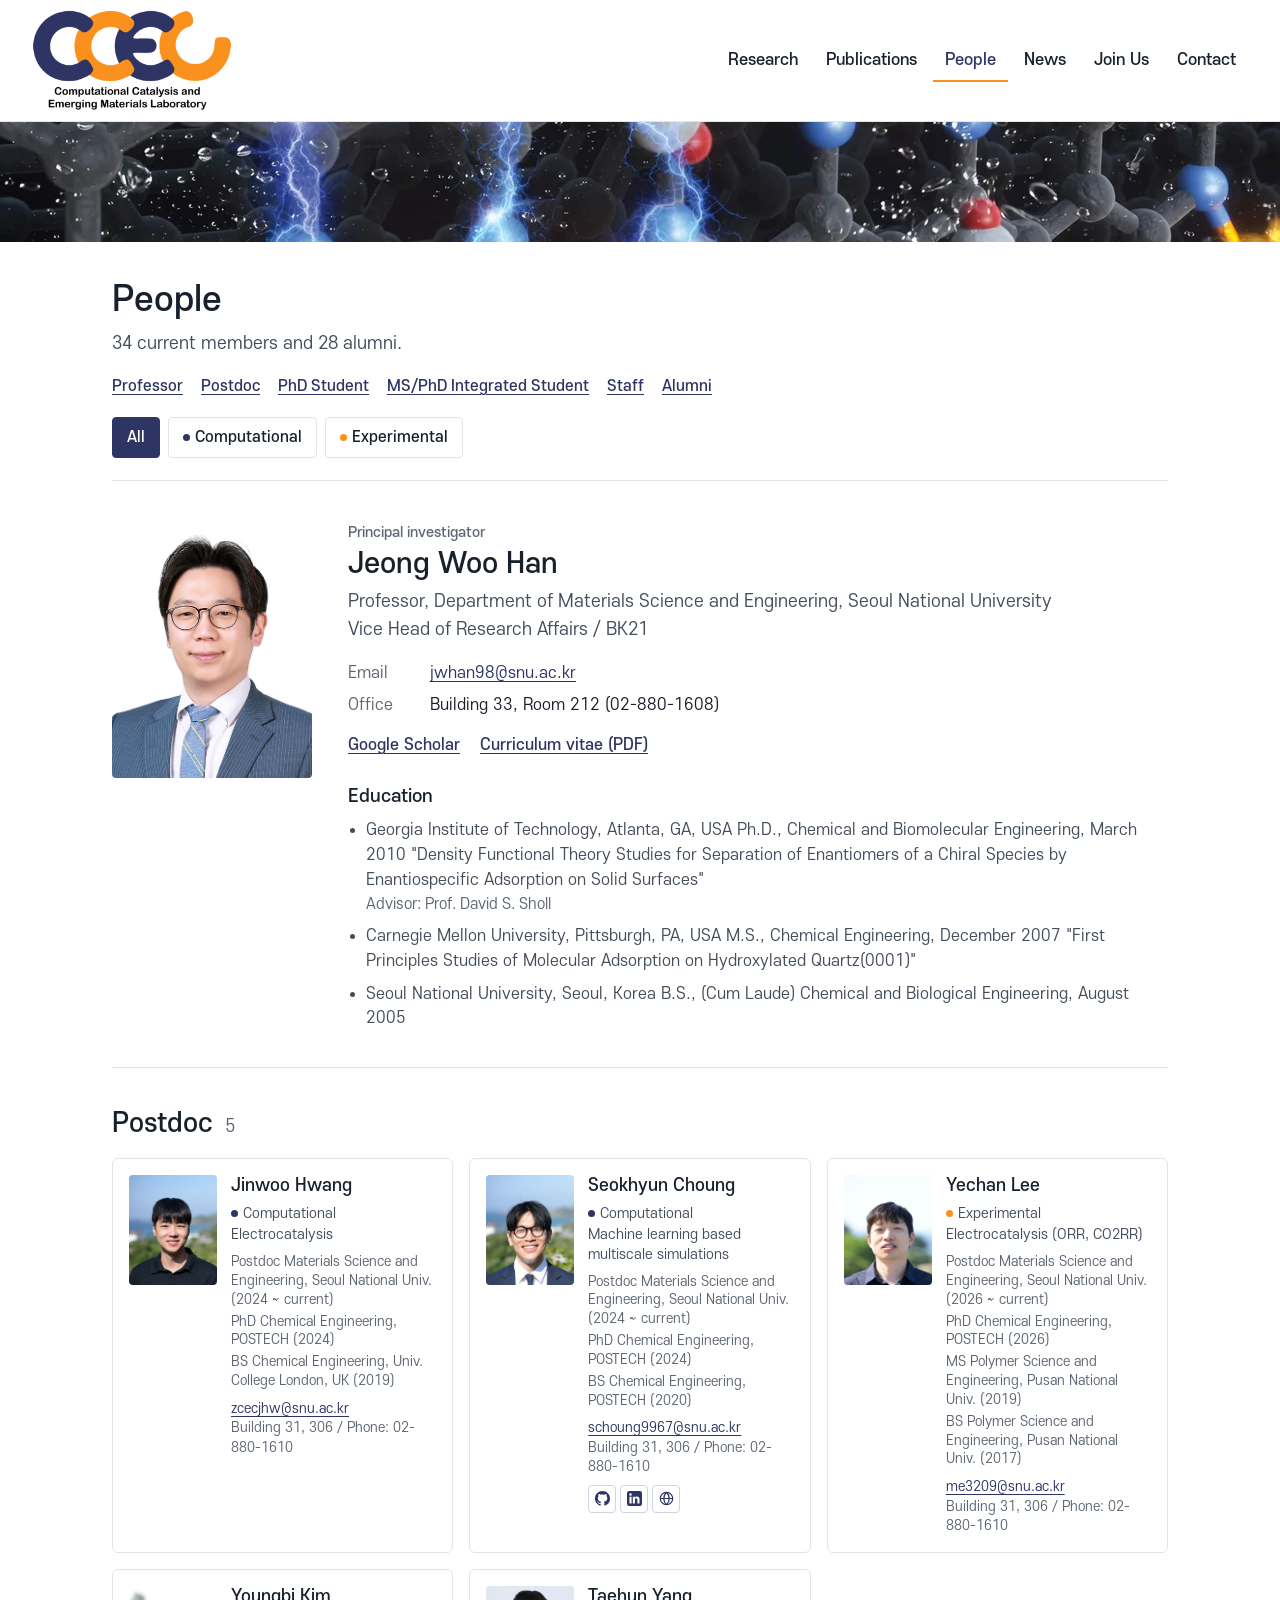
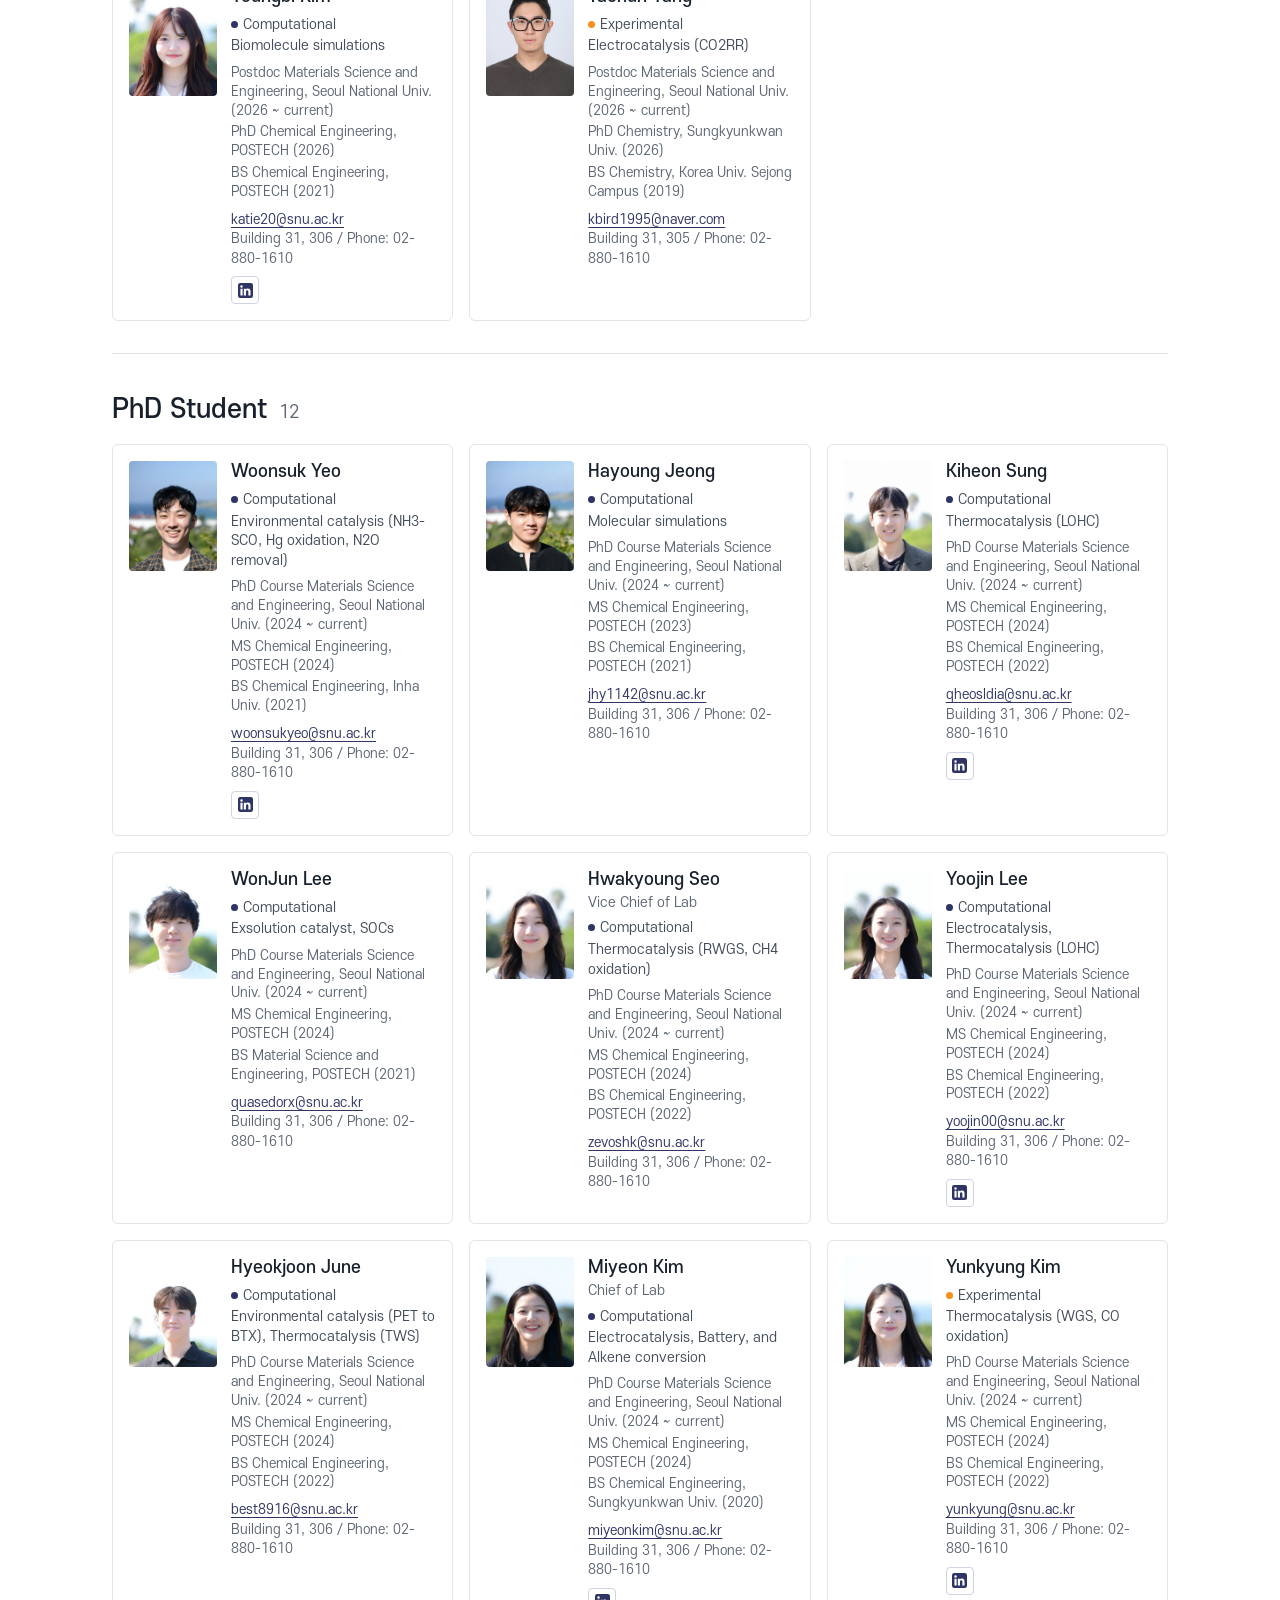
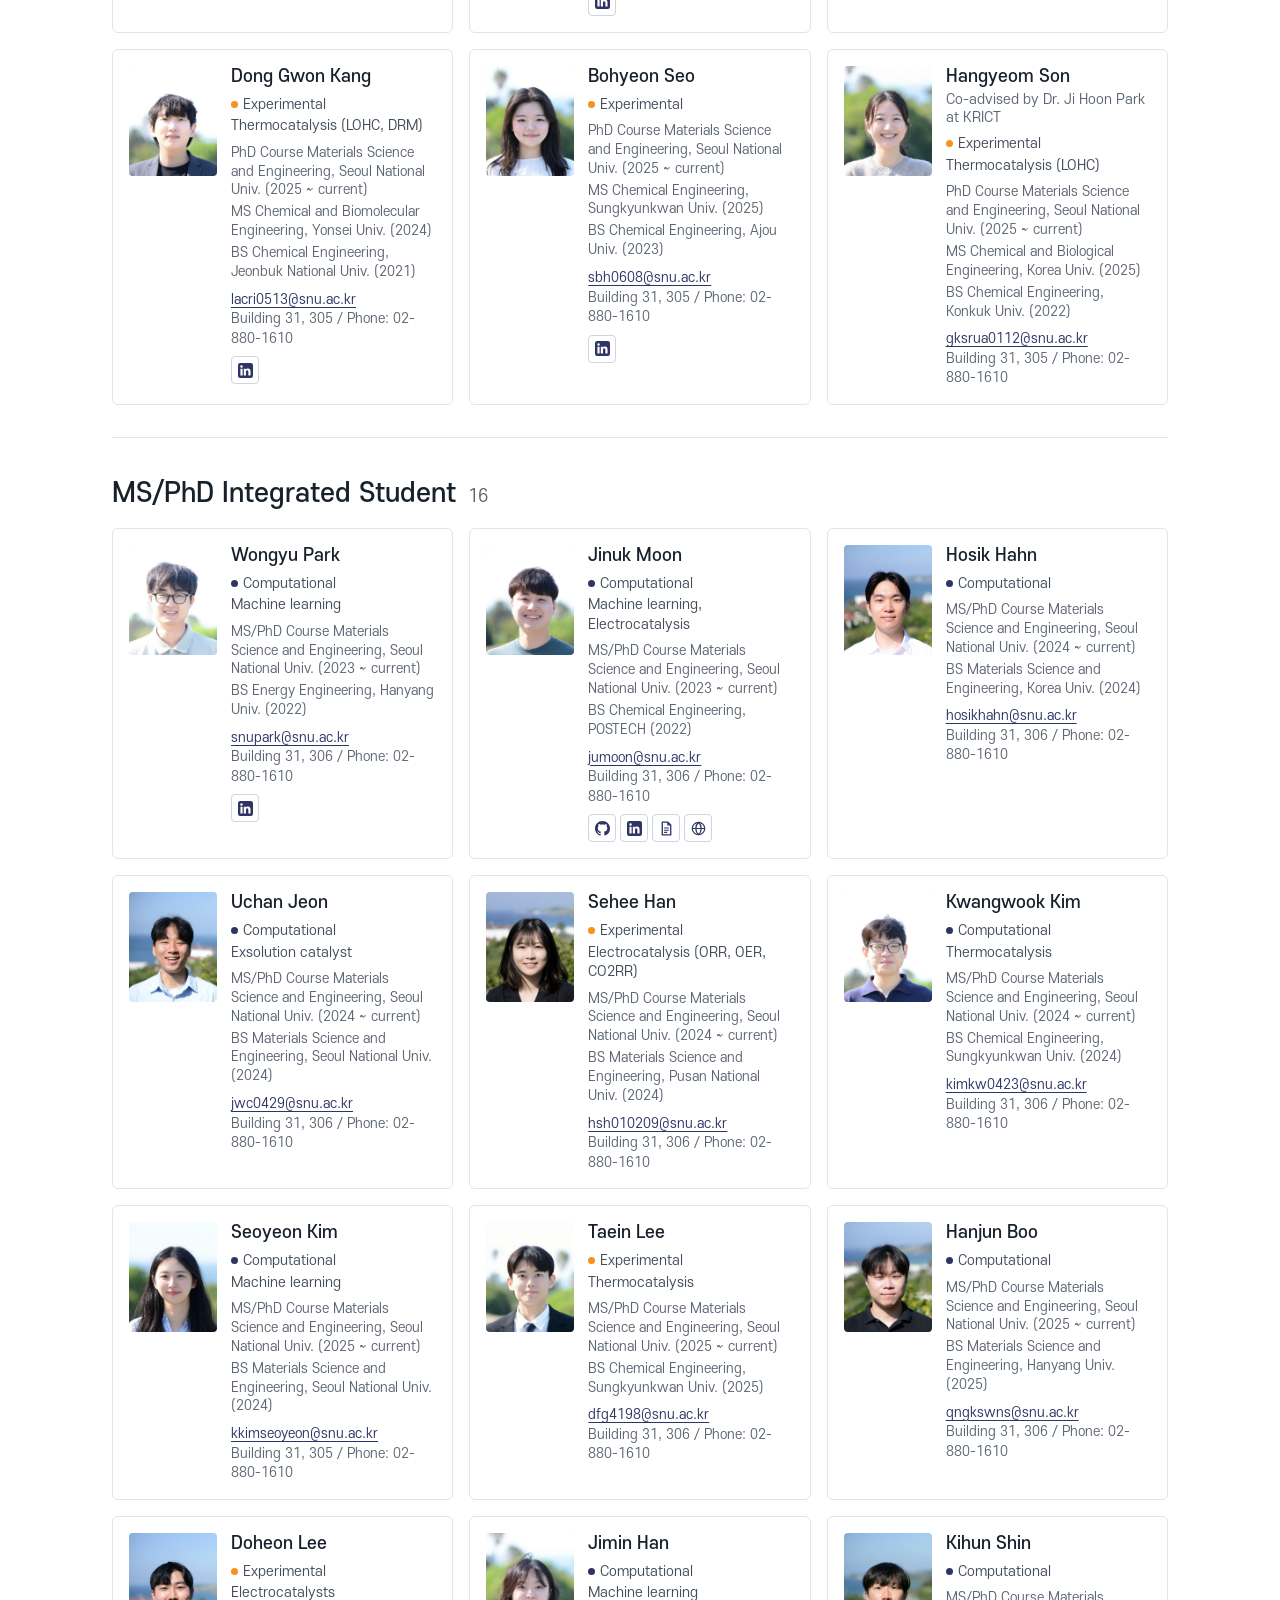
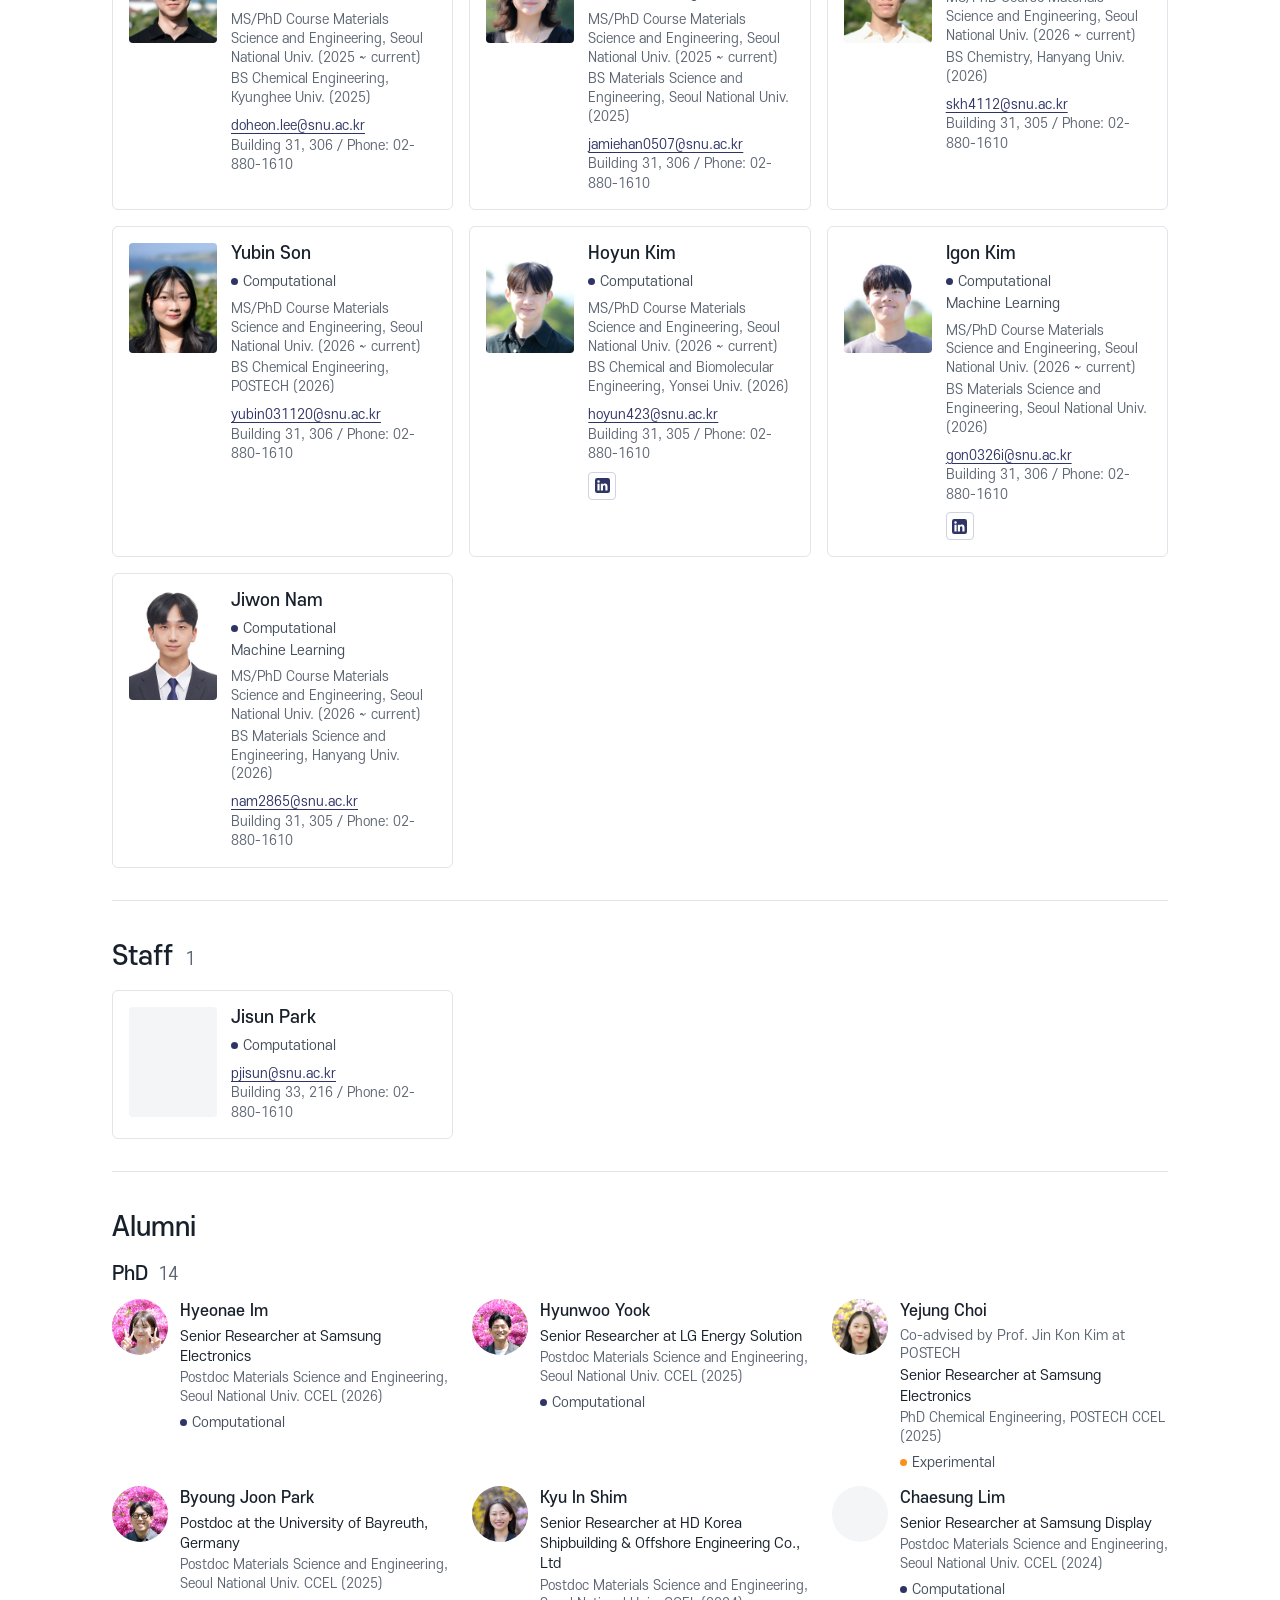
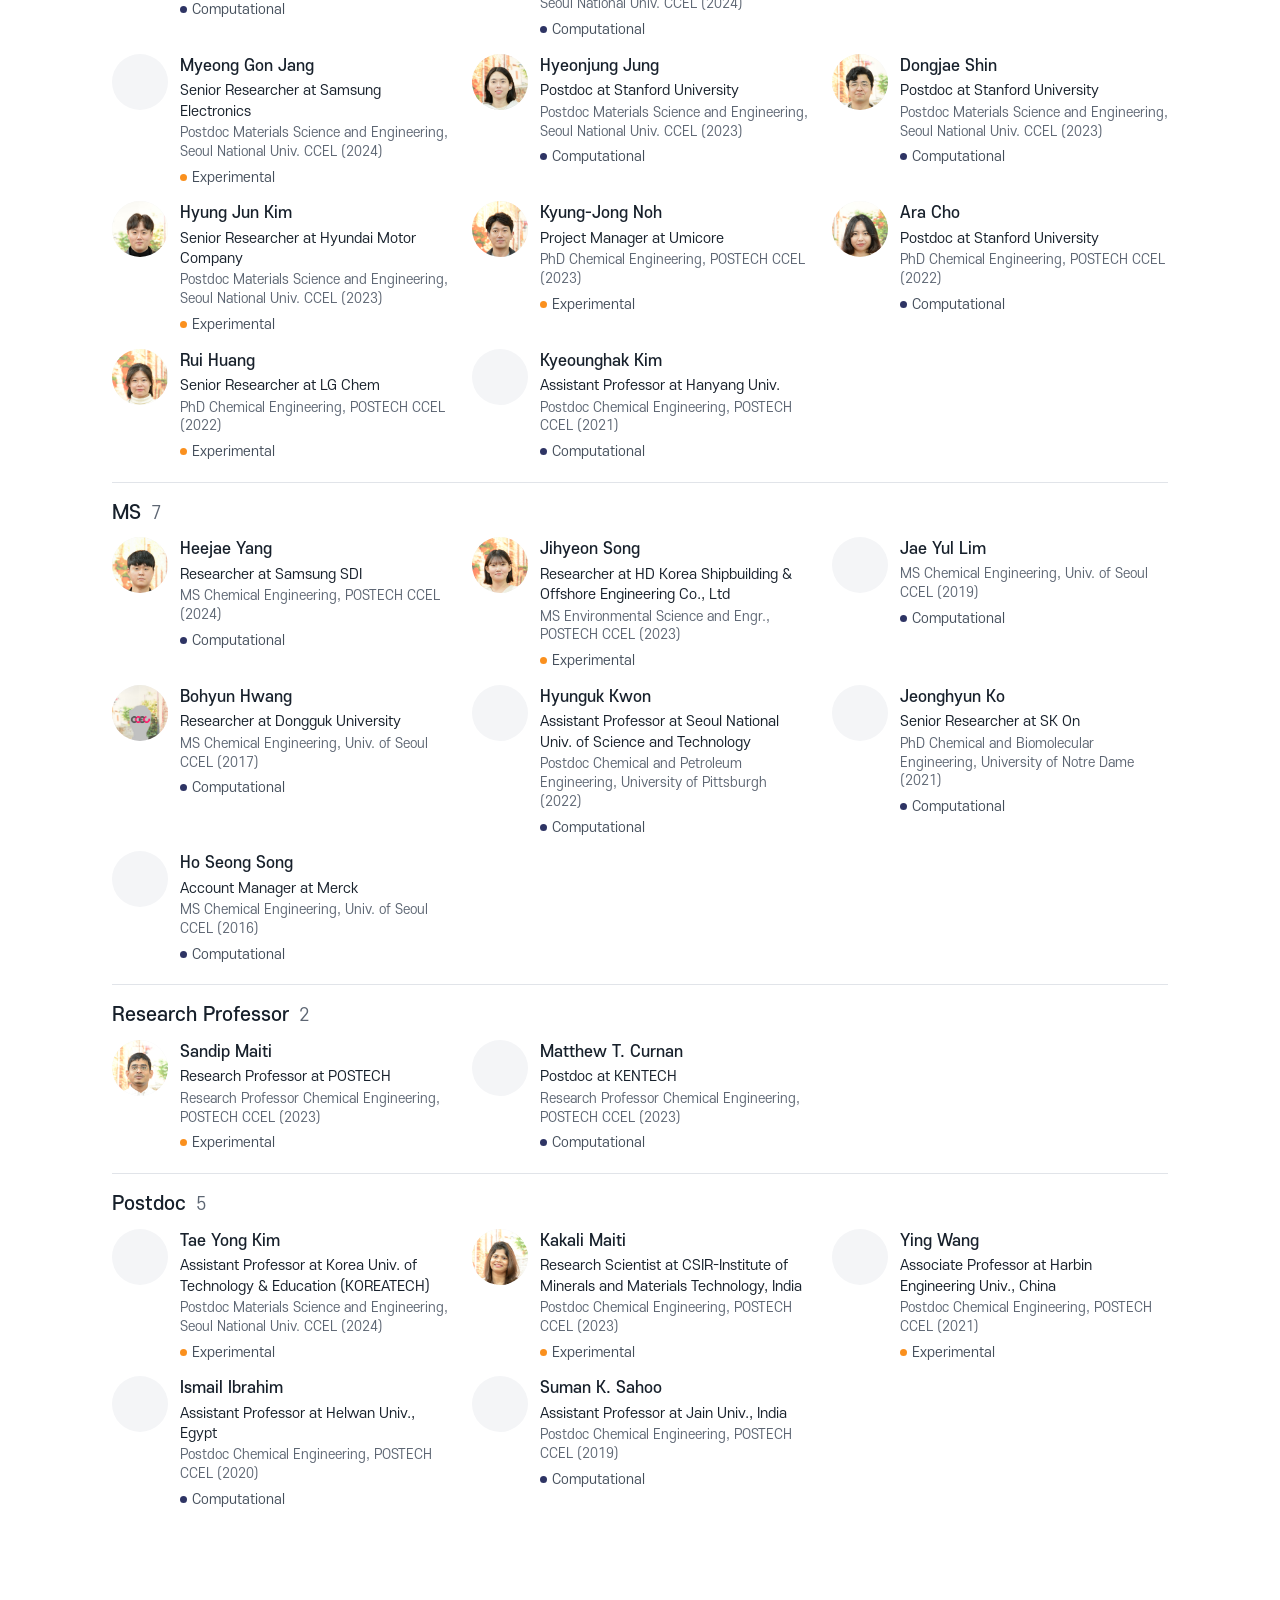
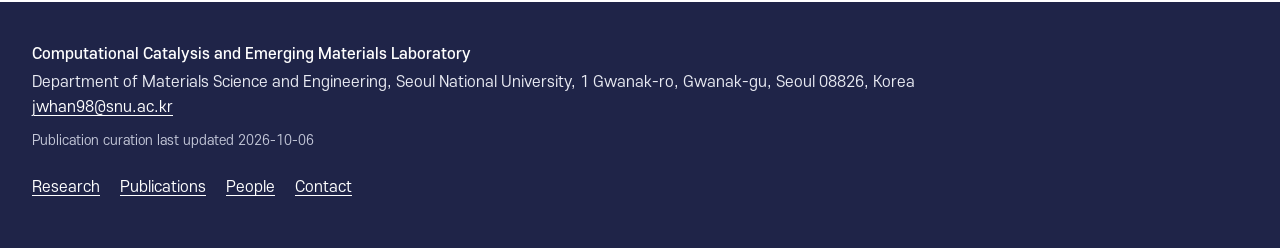
==== members.html @ 0968fece "CCEL homepage redesign preview: ccel-s4 Claude-Session: https://claude.ai/code/session_01SNpB6kkZCcR" ====
<!doctype html>
<html lang="en">
<head>
<meta name="robots" content="noindex, nofollow">
<meta charset="utf-8">
<meta name="viewport" content="width=device-width, initial-scale=1">
<title>People — CCEL, Seoul National University</title>
<link rel="stylesheet" href="_shared/brand/brand.css">
<link rel="stylesheet" href="css/site.css">
<link rel="stylesheet" href="css/pages.css">
<script src="_shared/content.js"></script>
</head>
<body class="page">
<a class="skip" href="#main">Skip to content</a>

<header class="site-head">
  <div class="head-in">
    <a class="brand" href="index.html" aria-label="CCEL home"><img class="ccel-logo" data-logo src="_shared/img/logo2.png" alt="CCEL"></a>
    <button class="menu-btn" type="button" aria-expanded="false" aria-controls="site-nav"><span class="bars" aria-hidden="true"></span><span class="menu-label">Menu</span></button>
    <nav id="site-nav" class="site-nav" aria-label="Main">
      <a href="index.html#research">Research</a>
      <a href="publications.html">Publications</a>
      <a href="members.html" aria-current="page">People</a>
      <a href="index.html#news">News</a>
      <a href="index.html#join">Join Us</a>
      <a href="index.html#contact">Contact</a>
    </nav>
  </div>
</header>

<main id="main">
  <div class="strip" aria-hidden="true"><img src="_shared/scroll/hero_poster.webp" alt=""></div>
  <div class="wrap">
    <header class="page-head">
      <h1>People</h1>
      <p class="lede" id="people-lede"></p>
      <nav class="subnav" aria-label="Groups" id="subnav"></nav>
      <div class="filter" role="group" aria-label="Show members by approach">
        <button type="button" data-type="" aria-pressed="true">All</button>
        <button type="button" data-type="computational" aria-pressed="false"><span class="type t-computational">Computational</span></button>
        <button type="button" data-type="experimental" aria-pressed="false"><span class="type t-experimental">Experimental</span></button>
      </div>
    </header>

    <section id="professor" class="pg-sec prof" aria-labelledby="h-prof"></section>
    <div id="groups"></div>
    <section id="alumni" class="pg-sec" aria-labelledby="h-alumni">
      <h2 id="h-alumni">Alumni</h2>
      <div id="alumni-groups"></div>
    </section>
  </div>
</main>

<footer class="site-foot">
  <div class="foot-in">
    <div id="foot-info"></div>
    <nav aria-label="Footer">
      <a href="index.html#research">Research</a>
      <a href="publications.html">Publications</a>
      <a href="members.html">People</a>
      <a href="index.html#contact">Contact</a>
    </nav>
  </div>
</footer>

<script src="js/common.js"></script>
<script src="js/members.js"></script>
</body>
</html>
---- _shared/brand/brand.css ----
/* CCEL brand layer: shared by every candidate and the final site.
   Font = S-CoreDream (에스코어 드림), the typeface the current ccel.snu.ac.kr already uses (class ks4 etc.).
   Self-hosted so the IIS site has no CDN dependency. Logo = ../img/logo2.png (data: CCEL.lab.logo), used as-is. */
@font-face { font-family: 'S-CoreDream'; font-weight: 300; font-style: normal; font-display: swap;
  src: url('fonts/S-CoreDream-3Light.woff') format('woff'); }
@font-face { font-family: 'S-CoreDream'; font-weight: 400; font-style: normal; font-display: swap;
  src: url('fonts/S-CoreDream-4Regular.woff') format('woff'); }
@font-face { font-family: 'S-CoreDream'; font-weight: 500; font-style: normal; font-display: swap;
  src: url('fonts/S-CoreDream-5Medium.woff') format('woff'); }
@font-face { font-family: 'S-CoreDream'; font-weight: 700; font-style: normal; font-display: swap;
  src: url('fonts/S-CoreDream-6Bold.woff') format('woff'); }
:root { --ccel-font: 'S-CoreDream', 'Noto Sans KR', 'Apple SD Gothic Neo', 'Malgun Gothic', sans-serif; }

/* Official logo, unaltered. Put it on .ccel-logo-plate when the header background is dark. */
.ccel-logo { display: block; height: auto; width: 200px; max-width: 100%; }
.ccel-logo-plate { display: inline-block; background: #fff; border-radius: 6px; padding: 6px 10px; line-height: 0; }
@media (max-width: 768px) { .ccel-logo { width: 160px; } }
---- css/site.css ----
/* S4 Split screen — calm lab tone. One family (S-CoreDream via brand.css), white reading column,
   logo navy for links and accents, logo orange only for non-text marks. */
:root {
  --ink: #17202b;
  --ink-2: #444e5b;
  --ink-3: #5d6673;
  --rule: #e1e4e9;
  --wash: #f4f5f7;
  --navy: #2e3464;
  --navy-2: #1f2448;
  --orange: #fa901e;
  --stage-bg: #0c0f15;
  --hdr: 122px;      /* header with the 200px logo */
  --hdr-c: 88px;     /* compact header once scrolled (logo stays, 150px) */
  --col-pad: clamp(28px, 4vw, 64px);
}
*, *::before, *::after { box-sizing: border-box; }
html { -webkit-text-size-adjust: 100%; }
@media (prefers-reduced-motion: no-preference) { html { scroll-behavior: smooth; } }
body {
  margin: 0; padding-top: var(--hdr);
  font-family: var(--ccel-font); font-size: 17px; line-height: 1.65; color: var(--ink); background: #fff;
  font-weight: 400;
}
button, input, select, textarea { font: inherit; color: inherit; }
img { max-width: 100%; }
a { color: var(--navy); text-decoration-thickness: 1px; text-underline-offset: 3px; }
a:hover { color: var(--navy-2); }
:focus-visible { outline: 2px solid var(--navy); outline-offset: 2px; border-radius: 2px; }
h1, h2, h3, h4 { font-weight: 500; line-height: 1.3; margin: 0; color: var(--ink); }
p { margin: 0; }
sub, sup { line-height: 0; font-size: 0.72em; }
.sr { position: absolute; width: 1px; height: 1px; overflow: hidden; clip: rect(0 0 0 0); white-space: nowrap; }
.skip { position: absolute; left: 12px; top: -60px; z-index: 100; background: #fff; padding: 8px 12px; border: 1px solid var(--rule); }
.skip:focus { top: 12px; }
.label { font-size: 14px; color: var(--ink-3); font-weight: 500; }

/* ---------- header (logo always visible, also when compact) ---------- */
.site-head {
  position: fixed; inset: 0 0 auto 0; z-index: 50; height: var(--hdr);
  background: #fff; border-bottom: 1px solid var(--rule);
  transition: height .2s ease;
}
.site-head.is-compact { height: var(--hdr-c); }
.head-in { height: 100%; display: flex; align-items: center; justify-content: space-between; gap: 24px; padding: 0 32px; }
.brand { display: block; line-height: 0; }
.site-head .ccel-logo { width: 200px; transition: width .2s ease; }
.site-head.is-compact .ccel-logo { width: 150px; }
.site-nav { display: flex; gap: 4px; }
.site-nav a {
  color: var(--ink); text-decoration: none; font-size: 16px; font-weight: 500; padding: 8px 12px; border-radius: 4px;
}
.site-nav a:hover { background: var(--wash); color: var(--navy); }
.site-nav a[aria-current="page"] { color: var(--navy); box-shadow: inset 0 -2px 0 var(--orange); border-radius: 0; }
.menu-btn { display: none; }
@media (prefers-reduced-motion: reduce) { .site-head, .site-head .ccel-logo { transition: none; } }

/* ---------- split layout (desktop) ---------- */
.split { display: grid; grid-template-columns: minmax(0, 1fr) minmax(0, 1fr); }
.stage-col { background: var(--stage-bg); min-width: 0; }
.stage {
  position: sticky; top: var(--hdr-c); height: calc(100vh - var(--hdr-c));
  background: var(--stage-bg); overflow: hidden;
}
.stage-poster, .stage canvas {
  position: absolute; inset: 0; width: 100%; height: 100%; display: block;
}
.stage-poster { object-fit: cover; object-position: 50% 50%; }
.stage canvas { opacity: 0; }
.stage canvas.on { opacity: 1; }
.stage-cap {
  position: absolute; left: 24px; bottom: 24px; z-index: 2;
  display: grid; grid-template-columns: auto auto; column-gap: 14px; align-items: baseline;
  background: #fff; color: var(--ink); padding: 10px 16px 12px; border-radius: 4px; min-width: 240px;
  font-size: 15px; line-height: 1.4; box-shadow: 0 1px 2px rgba(0,0,0,.25);
}
.cap-num { color: var(--ink-3); font-variant-numeric: tabular-nums; font-size: 14px; }
.cap-name { font-weight: 500; }
.cap-bar { grid-column: 1 / -1; height: 2px; background: var(--rule); margin-top: 8px; overflow: hidden; }
.cap-bar i { display: block; height: 100%; background: var(--orange); transform-origin: 0 50%; transform: scaleX(0); }

.col { padding: 0 var(--col-pad) 40px; min-width: 0; }
.col > section { max-width: 660px; }
section[id], article[id] { scroll-margin-top: calc(var(--hdr-c) + 20px); }
/* skip link target: keep the page title clear of the fixed header */
#main { scroll-margin-top: calc(var(--hdr-c) + 20px); }

/* ---------- overview ---------- */
.intro { padding: 44px 0 40px; }
.eyebrow { font-size: 15px; color: var(--ink-3); margin-bottom: 14px; }
.intro h1 { font-size: clamp(28px, 2.35vw, 36px); line-height: 1.24; letter-spacing: -0.005em; }
.identity { margin-top: 16px; font-size: 20px; line-height: 1.5; color: var(--navy); font-weight: 500; }
.tagline { margin-top: 12px; color: var(--ink-2); }
.facts { display: grid; grid-template-columns: repeat(4, minmax(0, 1fr)); gap: 0; margin: 28px 0 0; border-top: 1px solid var(--rule); border-bottom: 1px solid var(--rule); }
.facts > div { display: flex; flex-direction: column; padding: 12px 12px 12px 0; }
.facts dd { order: -1; }
.facts > div + div { padding-left: 14px; border-left: 1px solid var(--rule); }
.facts dt { font-size: 13px; line-height: 1.35; color: var(--ink-3); }
.facts dd { margin: 0; font-size: 26px; font-weight: 500; line-height: 1.2; font-variant-numeric: tabular-nums; color: var(--ink); }
.area-index { margin-top: 26px; }
.area-index ol { list-style: none; margin: 8px 0 0; padding: 0; }
.area-index li + li { border-top: 1px solid var(--rule); }
.area-index a { display: grid; grid-template-columns: 40px 1fr auto; align-items: baseline; gap: 10px; padding: 10px 0; text-decoration: none; color: var(--ink); font-size: 16.5px; line-height: 1.45; }
.area-index a::after { content: "\2193"; color: var(--ink-3); font-size: 14px; }
.area-index a:hover .t { color: var(--navy); text-decoration: underline; }
.area-index .num { color: var(--navy); font-weight: 500; }
.noscript { margin-top: 20px; padding: 12px; background: var(--wash); }

/* ---------- sections ---------- */
.sec { padding: 52px 0 56px; border-top: 1px solid var(--rule); }
.sec > h2 { font-size: 27px; margin-bottom: 18px; }
.sec-lede { color: var(--ink-2); margin: -6px 0 22px; font-size: 16px; }
.prose p + p { margin-top: 14px; }
.prose { color: var(--ink-2); }
.loop { margin: 26px 0 8px; }
.loop img { display: block; width: 100%; aspect-ratio: 16 / 10; object-fit: contain; background: var(--wash); border-radius: 4px; }
.more { margin-top: 22px; display: flex; flex-wrap: wrap; gap: 8px 22px; font-size: 16px; font-weight: 500; }
.more a::after, .area-more a::after { content: " \2192"; }

/* research areas */
.area { padding: 30px 0 30px; }
.area + .area { border-top: 1px solid var(--rule); }
.area-head { display: grid; grid-template-columns: 168px minmax(0, 1fr); gap: 22px; align-items: start; }
.area-head img { width: 168px; height: 168px; object-fit: cover; border-radius: 4px; display: block; background: var(--wash); }
.area-num { font-size: 14px; color: var(--navy); font-weight: 500; margin-bottom: 4px; }
.area h3 { font-size: 21px; line-height: 1.35; }
.kw { margin-top: 10px; font-size: 14.5px; line-height: 1.6; color: var(--ink-3); }
.area-sum { margin-top: 16px; color: var(--ink-2); }
.area-papers { margin-top: 18px; padding: 14px 18px 4px; background: var(--wash); border-radius: 4px; }
.area-papers .cite { padding: 10px 0 12px; }
.area-papers .cite + .cite { border-top: 1px solid var(--rule); }
.area-papers .cite-title { font-size: 16px; }
.area-more { margin-top: 14px; font-size: 15.5px; font-weight: 500; }

/* citations */
.cite-list .cite { padding: 18px 0; }
.cite-list .cite + .cite { border-top: 1px solid var(--rule); }
.cite { display: flex; gap: 18px; align-items: flex-start; }
.cite.has-cover { flex-direction: row-reverse; justify-content: space-between; }
.cite-body { min-width: 0; flex: 1; }
.cover { flex: none; line-height: 0; }
.cover img { width: 72px; height: 96px; object-fit: cover; object-position: 50% 0; border: 1px solid var(--rule); display: block; background: var(--wash); }
.cite-meta { display: flex; flex-wrap: wrap; align-items: baseline; gap: 4px 10px; font-size: 13.5px; margin-bottom: 6px; color: var(--ink-3); }
.area-tag { color: var(--navy); font-weight: 500; padding: 1px 7px; border: 1px solid #c9cde0; border-radius: 3px; font-size: 13px; }
.cite-title { font-size: 17px; line-height: 1.45; font-weight: 500; }
.cite-title a { color: var(--ink); text-decoration: none; }
.cite-title a:hover { color: var(--navy); text-decoration: underline; }
.cite-title .no { color: var(--ink-3); font-weight: 400; font-size: 14px; margin-right: 8px; font-variant-numeric: tabular-nums; }
.cite-authors { margin-top: 5px; font-size: 14.5px; line-height: 1.55; color: var(--ink-2); }
.cite-authors b { color: var(--ink); font-weight: 700; }
.cite-src { margin-top: 4px; font-size: 14.5px; line-height: 1.55; color: var(--ink-2); overflow-wrap: anywhere; }
.cite-src .jn { font-weight: 500; color: var(--ink); }
.cite-src .if { color: var(--ink); white-space: nowrap; }
.prov-mark { margin-left: 5px; font-size: 12px; color: var(--ink-3); border-bottom: 1px dotted var(--ink-3); }
.cite-src .doi { color: var(--navy); }
.cite-src .status { color: #8a4b00; font-weight: 500; }
.cite-note { margin-top: 6px; font-size: 13.5px; color: var(--navy); }
.cite-note::before { content: ""; display: inline-block; width: 6px; height: 6px; background: var(--orange); border-radius: 50%; margin: 0 8px 1px 0; vertical-align: middle; }
.rules { margin-top: 22px; font-size: 14px; color: var(--ink-3); }
.rules summary { cursor: pointer; color: var(--navy); font-weight: 500; }
.rules p { margin-top: 8px; line-height: 1.6; }

/* people */
.pi { display: grid; grid-template-columns: 120px minmax(0, 1fr); gap: 22px; align-items: start; padding-bottom: 26px; }
.pi img { width: 120px; height: 154px; object-fit: cover; border-radius: 4px; display: block; background: var(--wash); }
.pi h3 { font-size: 21px; margin-top: 2px; }
.pi-title, .pi-role { font-size: 15px; color: var(--ink-2); margin-top: 4px; line-height: 1.5; }
.pi-mail { font-size: 15px; margin-top: 6px; }
.pi .icons { margin-top: 8px; }
.icons { display: inline-flex; gap: 4px; flex-wrap: wrap; vertical-align: middle; }
.ico { display: inline-flex; width: 28px; height: 28px; align-items: center; justify-content: center; border-radius: 4px; color: var(--navy); border: 1px solid #cfd3e3; }
.ico svg { width: 15px; height: 15px; }
.ico:hover { background: var(--navy); color: #fff; border-color: var(--navy); }
.roster-group { padding: 18px 0 6px; border-top: 1px solid var(--rule); }
.roster-group h3 { font-size: 17px; }
.count { color: var(--ink-3); font-weight: 400; font-size: 15px; margin-left: 4px; }
.roster { list-style: none; margin: 10px 0 0; padding: 0; display: grid; grid-template-columns: repeat(2, minmax(0, 1fr)); gap: 4px 20px; align-items: start; }
.roster li { display: grid; grid-template-columns: 44px minmax(0, 1fr); gap: 12px; align-items: start; padding: 6px 0; }
.roster img, .roster .ph { width: 44px; height: 44px; border-radius: 50%; object-fit: cover; object-position: 50% 20%; display: block; background: var(--wash); }
.who { display: flex; flex-direction: column; min-width: 0; }
.nm { font-size: 15.5px; font-weight: 500; line-height: 1.35; }
.sub { font-size: 13px; color: var(--ink-3); line-height: 1.45; display: flex; flex-direction: column; }
.who .icons { margin-top: 4px; }
.who .ico { width: 24px; height: 24px; }
.who .ico svg { width: 13px; height: 13px; }
.type::before { content: ""; display: inline-block; width: 7px; height: 7px; border-radius: 50%; margin-right: 5px; vertical-align: 1px; }
.t-computational::before { background: var(--navy); }
.t-experimental::before { background: var(--orange); }

/* news, join, contact */
.news { list-style: none; margin: 0; padding: 0; }
.news li { padding: 12px 0 12px 20px; position: relative; border-bottom: 1px solid var(--rule); }
.news li::before { content: ""; position: absolute; left: 2px; top: 23px; width: 6px; height: 6px; background: var(--navy); border-radius: 50%; }
.news time { display: block; font-size: 13px; color: var(--ink-3); }
details.ko { margin-top: 12px; border: 1px solid var(--rule); border-radius: 4px; padding: 0 16px; }
details.ko summary { cursor: pointer; padding: 12px 0; font-weight: 500; color: var(--navy); }
details.ko p { padding: 0 0 16px; color: var(--ink-2); line-height: 1.75; word-break: keep-all; }
.contact { margin: 0; display: grid; grid-template-columns: 1fr; }
.contact > div { display: grid; grid-template-columns: 150px minmax(0, 1fr); gap: 16px; padding: 10px 0; border-bottom: 1px solid var(--rule); }
.contact dt { color: var(--ink-3); font-size: 15px; }
.contact dd { margin: 0; }
.group { margin: 26px 0 0; }
.group img { display: block; width: 100%; aspect-ratio: 3 / 2; object-fit: cover; border-radius: 4px; background: var(--wash); }
.group figcaption { font-size: 13.5px; color: var(--ink-3); margin-top: 8px; }

/* footer */
.site-foot { background: var(--navy-2); color: #e9ebf3; }
.foot-in { padding: 40px 32px 48px; display: flex; flex-wrap: wrap; justify-content: space-between; gap: 24px 48px; font-size: 15px; }
.site-foot a { color: #fff; }
.site-foot nav { display: flex; flex-wrap: wrap; gap: 8px 20px; align-content: flex-start; }
.foot-name { font-weight: 500; color: #fff; margin-bottom: 4px; }
.foot-small { margin-top: 10px; font-size: 13px; color: #c3c7d8; }

/* ---------- inner pages (members, publications) ---------- */
.strip { height: 120px; background: var(--stage-bg); overflow: hidden; }
.strip img { width: 100%; height: 100%; object-fit: cover; object-position: 50% 58%; display: block; }
.wrap { max-width: 1120px; margin: 0 auto; padding: 0 32px 64px; }
.page-head { padding: 36px 0 22px; border-bottom: 1px solid var(--rule); }
.page-head h1 { font-size: 34px; }
.page-head .lede { margin-top: 8px; color: var(--ink-2); }
.subnav { display: flex; flex-wrap: wrap; gap: 6px 18px; margin-top: 16px; font-size: 15px; font-weight: 500; }

/* ---------- narrow: video band above stacked content ---------- */
@media (max-width: 1180px) and (min-width: 960px) {
  .split { grid-template-columns: minmax(0, 0.82fr) minmax(0, 1fr); }
  .site-nav a { padding: 8px 9px; font-size: 15px; }
}
@media (max-width: 959px) {
  :root { --hdr: 92px; --hdr-c: 92px; }
  body { font-size: 16.5px; }
  .site-head .ccel-logo, .site-head.is-compact .ccel-logo { width: 160px; }
  .head-in { padding: 0 16px; }
  .menu-btn {
    display: inline-flex; align-items: center; gap: 8px; height: 44px; padding: 0 14px; border: 1px solid var(--rule);
    background: #fff; border-radius: 4px; cursor: pointer; font-size: 15px; font-weight: 500;
  }
  .bars, .bars::before, .bars::after { display: block; width: 18px; height: 2px; background: var(--ink); position: relative; content: ""; }
  .bars::before { position: absolute; top: -6px; }
  .bars::after { position: absolute; top: 6px; }
  .site-nav {
    display: none; position: absolute; left: 0; right: 0; top: 100%; flex-direction: column; gap: 0;
    background: #fff; border-bottom: 1px solid var(--rule); box-shadow: 0 8px 16px rgba(0,0,0,.08); padding: 6px 0 10px;
  }
  .menu-open .site-nav { display: flex; }
  .site-nav a { padding: 12px 20px; border-radius: 0; font-size: 17px; }
  .split { display: block; }
  .stage-col { background: none; }
  .stage { position: relative; top: auto; height: auto; aspect-ratio: 16 / 9; max-height: 46vh; width: 100%; }
  .stage-cap { display: none; }
  .col { padding: 0 20px 24px; }
  .intro { padding-top: 28px; }
  .intro h1 { font-size: clamp(25px, 6.6vw, 32px); }
  .identity { font-size: 18px; }
  .facts { grid-template-columns: repeat(2, minmax(0, 1fr)); }
  .facts > div:nth-child(3) { padding-left: 0; border-left: 0; }
  .facts > div:nth-child(n+3) { border-top: 1px solid var(--rule); }
  .facts dd { font-size: 23px; }
  .sec { padding: 40px 0 44px; }
  .sec > h2 { font-size: 24px; }
  .area-head { grid-template-columns: 104px minmax(0, 1fr); gap: 16px; }
  .area-head img { width: 104px; height: 104px; }
  .area h3 { font-size: 18.5px; }
  .roster { grid-template-columns: 1fr; }
  .pi { grid-template-columns: 96px minmax(0, 1fr); gap: 16px; }
  .pi img { width: 96px; height: 123px; }
  .contact > div { grid-template-columns: 1fr; gap: 2px; }
  .cover img { width: 60px; height: 80px; }
  .cite.has-cover { gap: 12px; }
  .strip { height: 84px; }
  .wrap { padding: 0 20px 48px; }
  .page-head h1 { font-size: 28px; }
  .foot-in { padding: 32px 20px 40px; }
}
@media (max-width: 420px) {
  .area-head { grid-template-columns: 84px minmax(0, 1fr); }
  .area-head img { width: 84px; height: 84px; }
}
---- css/pages.css ----
/* S4 Split screen — members.html and publications.html (no stage; same type, colours and citation style) */
.pg-sec { padding: 40px 0 8px; scroll-margin-top: calc(var(--hdr-c) + 16px); }
.pg-sec > h2, .panel > h2 { font-size: 26px; margin-bottom: 16px; }
.h2-gap { margin-top: 48px; }
.panel-lede { color: var(--ink-2); margin: -6px 0 18px; font-size: 16px; }

/* filter buttons + tabs */
.filter { display: flex; flex-wrap: wrap; gap: 8px; margin-top: 18px; }
.filter button, .tabs a {
  border: 1px solid var(--rule); background: #fff; border-radius: 4px; padding: 7px 14px; cursor: pointer;
  font-size: 15px; font-weight: 500; color: var(--ink); text-decoration: none;
}
.filter button[aria-pressed="true"], .tabs a[aria-selected="true"] { border-color: var(--navy); background: var(--navy); color: #fff; }
.filter button[aria-pressed="true"] .type::before { box-shadow: 0 0 0 1.5px #fff; }
.tabs { display: flex; flex-wrap: wrap; gap: 8px; margin-top: 20px; }

/* professor */
.prof { display: grid; grid-template-columns: 200px minmax(0, 1fr); gap: 36px; align-items: start; border-bottom: 1px solid var(--rule); padding-bottom: 36px; }
.prof-photo { width: 200px; height: 257px; object-fit: cover; border-radius: 4px; display: block; }
.prof-body h2 { font-size: 28px; margin: 2px 0 6px; }
.prof-title, .prof-role { color: var(--ink-2); }
.prof-contact { margin: 14px 0 0; }
.prof-contact > div { display: grid; grid-template-columns: 70px minmax(0, 1fr); gap: 12px; padding: 3px 0; font-size: 15.5px; }
.prof-contact dt { color: var(--ink-3); }
.prof-contact dd { margin: 0; }
.prof-links { display: flex; flex-wrap: wrap; gap: 6px 20px; margin-top: 12px; font-weight: 500; font-size: 15.5px; }
.prof-body h3 { font-size: 18px; margin-top: 26px; }
.edu { margin: 10px 0 0; padding-left: 18px; color: var(--ink-2); font-size: 15.5px; line-height: 1.6; }
.edu li + li { margin-top: 8px; }
.edu .adv { display: block; color: var(--ink-3); font-size: 14.5px; }

/* member cards */
.grp { border-bottom: 1px solid var(--rule); padding-bottom: 32px; }
.grp h2 .count, .alum-grp h3 .count { font-size: 17px; }
.cards { list-style: none; margin: 0; padding: 0; display: grid; grid-template-columns: repeat(3, minmax(0, 1fr)); gap: 16px; }
.card { display: grid; grid-template-columns: 88px minmax(0, 1fr); gap: 14px; align-items: start; padding: 16px; border: 1px solid var(--rule); border-radius: 6px; }
.card-photo { width: 88px; height: 110px; object-fit: cover; object-position: 50% 20%; border-radius: 4px; display: block; background: var(--wash); }
.card h3 { font-size: 17px; line-height: 1.35; }
.note { font-size: 13.5px; color: var(--ink-3); line-height: 1.4; margin-top: 2px; }
.card .meta, .alum .meta { font-size: 13.5px; color: var(--ink-2); margin-top: 6px; display: flex; flex-direction: column; gap: 2px; line-height: 1.45; }
.deg { list-style: none; margin: 8px 0 0; padding: 0; font-size: 13px; line-height: 1.45; color: var(--ink-3); }
.deg li + li { margin-top: 3px; }
.reach { margin-top: 8px; font-size: 13px; line-height: 1.5; display: flex; flex-direction: column; color: var(--ink-3); overflow-wrap: anywhere; }
.card .icons, .alum .icons { margin-top: 8px; }

/* alumni */
.alum-grp { padding: 18px 0 20px; border-top: 1px solid var(--rule); }
.alum-grp:first-child { border-top: 0; padding-top: 0; }
.alum-grp h3 { font-size: 19px; margin-bottom: 12px; }
.alums { list-style: none; margin: 0; padding: 0; display: grid; grid-template-columns: repeat(3, minmax(0, 1fr)); gap: 14px 24px; }
.alum { display: grid; grid-template-columns: 56px minmax(0, 1fr); gap: 12px; align-items: start; }
.alum-photo { width: 56px; height: 56px; border-radius: 50%; object-fit: cover; object-position: 50% 20%; display: block; background: var(--wash); }
.alum-name { font-weight: 500; font-size: 15.5px; }
.now { font-size: 14px; color: var(--ink); line-height: 1.45; margin-top: 2px; }
.deg1 { font-size: 13px; color: var(--ink-3); line-height: 1.45; margin-top: 2px; }

/* publications list */
.controls { display: grid; grid-template-columns: minmax(0, 2.2fr) repeat(3, minmax(0, 1fr)) auto; gap: 12px 14px; align-items: end; padding: 24px 0 8px; }
.ctl { display: flex; flex-direction: column; gap: 4px; min-width: 0; }
.ctl label { font-size: 13.5px; color: var(--ink-3); font-weight: 500; }
.ctl input[type=search], .ctl select { height: 42px; border: 1px solid #c9ced6; border-radius: 4px; padding: 0 10px; background: #fff; font-size: 15.5px; min-width: 0; width: 100%; }
.ctl-check { flex-direction: row; align-items: center; gap: 8px; height: 42px; }
.ctl-check input { width: 18px; height: 18px; accent-color: var(--navy); margin: 0; }
.ctl-check label { font-size: 15px; color: var(--ink); font-weight: 400; white-space: nowrap; }
.result-count { font-size: 14.5px; color: var(--ink-3); padding: 4px 0 6px; }
.yr { padding-top: 22px; }
.yr-h { font-size: 24px; padding: 10px 0 6px; border-bottom: 2px solid var(--ink); position: sticky; top: var(--hdr-c); background: #fff; z-index: 2; }
.yr-h .count { font-size: 15px; }
.st-h { font-size: 15px; color: var(--navy); font-weight: 500; margin: 16px 0 0; padding: 4px 0; border-bottom: 1px solid var(--rule); }
.pubs { list-style: none; margin: 0; padding: 0; }
.pub { padding: 14px 0; border-bottom: 1px solid var(--rule); }
.pub .cite-title { font-size: 16.5px; }
.pub .cite-meta { margin-bottom: 4px; }
.badge { display: inline-block; margin-left: 10px; font-size: 12.5px; padding: 0 7px; border: 1px solid #c9cde0; border-radius: 3px; text-decoration: none; color: var(--navy); }
.cite-note.no-dot::before { display: none; }
.cite-note.no-dot .badge { margin-left: 0; }

/* selected tab extras */
.earlier { margin-top: 36px; border-top: 1px solid var(--rule); padding-top: 14px; }
.earlier > summary { cursor: pointer; font-weight: 500; color: var(--navy); font-size: 17px; }
.early { display: grid; grid-template-columns: 160px minmax(0, 1fr); gap: 18px; padding: 18px 0; border-bottom: 1px solid var(--rule); }
.early .toc { width: 160px; height: auto; border: 1px solid var(--rule); display: block; }
.abs { margin-top: 8px; font-size: 14.5px; color: var(--ink-2); }
.abs summary { cursor: pointer; color: var(--navy); }
.abs p { margin-top: 6px; line-height: 1.6; }

/* covers */
.cover-grid { list-style: none; margin: 0; padding: 0; display: grid; grid-template-columns: repeat(auto-fill, minmax(160px, 1fr)); gap: 26px 20px; }
.cv a { display: block; line-height: 0; }
.cv img { width: 100%; aspect-ratio: 3 / 4; object-fit: cover; object-position: 50% 0; border: 1px solid var(--rule); background: var(--wash); }
.cv-back img { object-fit: contain; }
.cv-cap { margin-top: 8px; font-size: 13.5px; line-height: 1.4; }
.cv-j { font-weight: 500; }
.cv-y { color: var(--ink-3); }
.cv-h { font-size: 19px; margin: 44px 0 16px; padding-top: 22px; border-top: 1px solid var(--rule); }
.cv-title { font-size: 13px; color: var(--ink-2); line-height: 1.45; margin-top: 4px; display: -webkit-box; -webkit-line-clamp: 3; -webkit-box-orient: vertical; overflow: hidden; }

@media (max-width: 1100px) {
  .cards { grid-template-columns: repeat(2, minmax(0, 1fr)); }
  .alums { grid-template-columns: repeat(2, minmax(0, 1fr)); }
  .controls { grid-template-columns: repeat(3, minmax(0, 1fr)); }
  .ctl-q { grid-column: 1 / -1; }
}
@media (max-width: 959px) {
  .prof { grid-template-columns: 120px minmax(0, 1fr); gap: 20px; }
  .prof-photo { width: 120px; height: 154px; }
  .prof-body h2 { font-size: 24px; }
  .cards, .alums { grid-template-columns: 1fr; }
  .controls { grid-template-columns: 1fr 1fr; }
  .early { grid-template-columns: 1fr; }
  .cover-grid { grid-template-columns: repeat(2, minmax(0, 1fr)); gap: 20px 14px; }
}
@media (max-width: 520px) {
  .prof { grid-template-columns: 1fr; }
  .card { grid-template-columns: 72px minmax(0, 1fr); padding: 14px; }
  .card-photo { width: 72px; height: 90px; }
  .yr-h { font-size: 21px; }
}
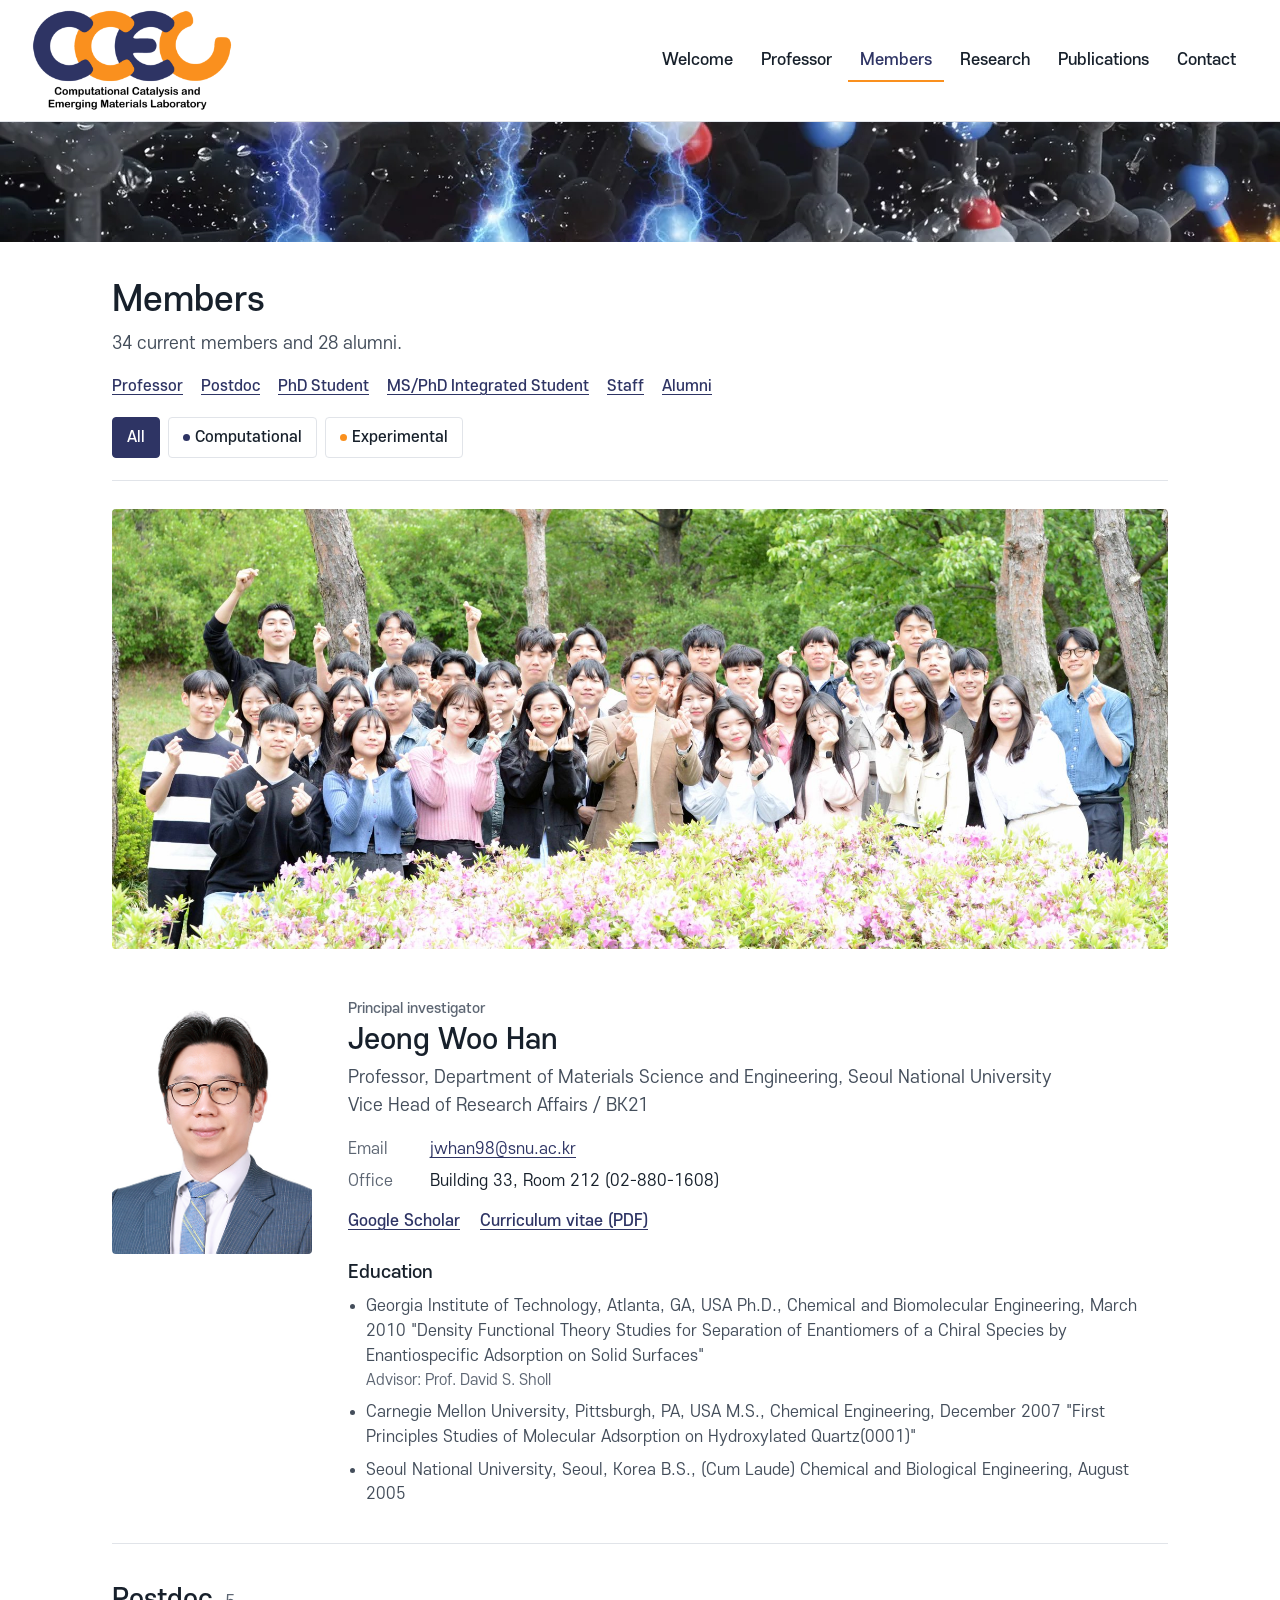
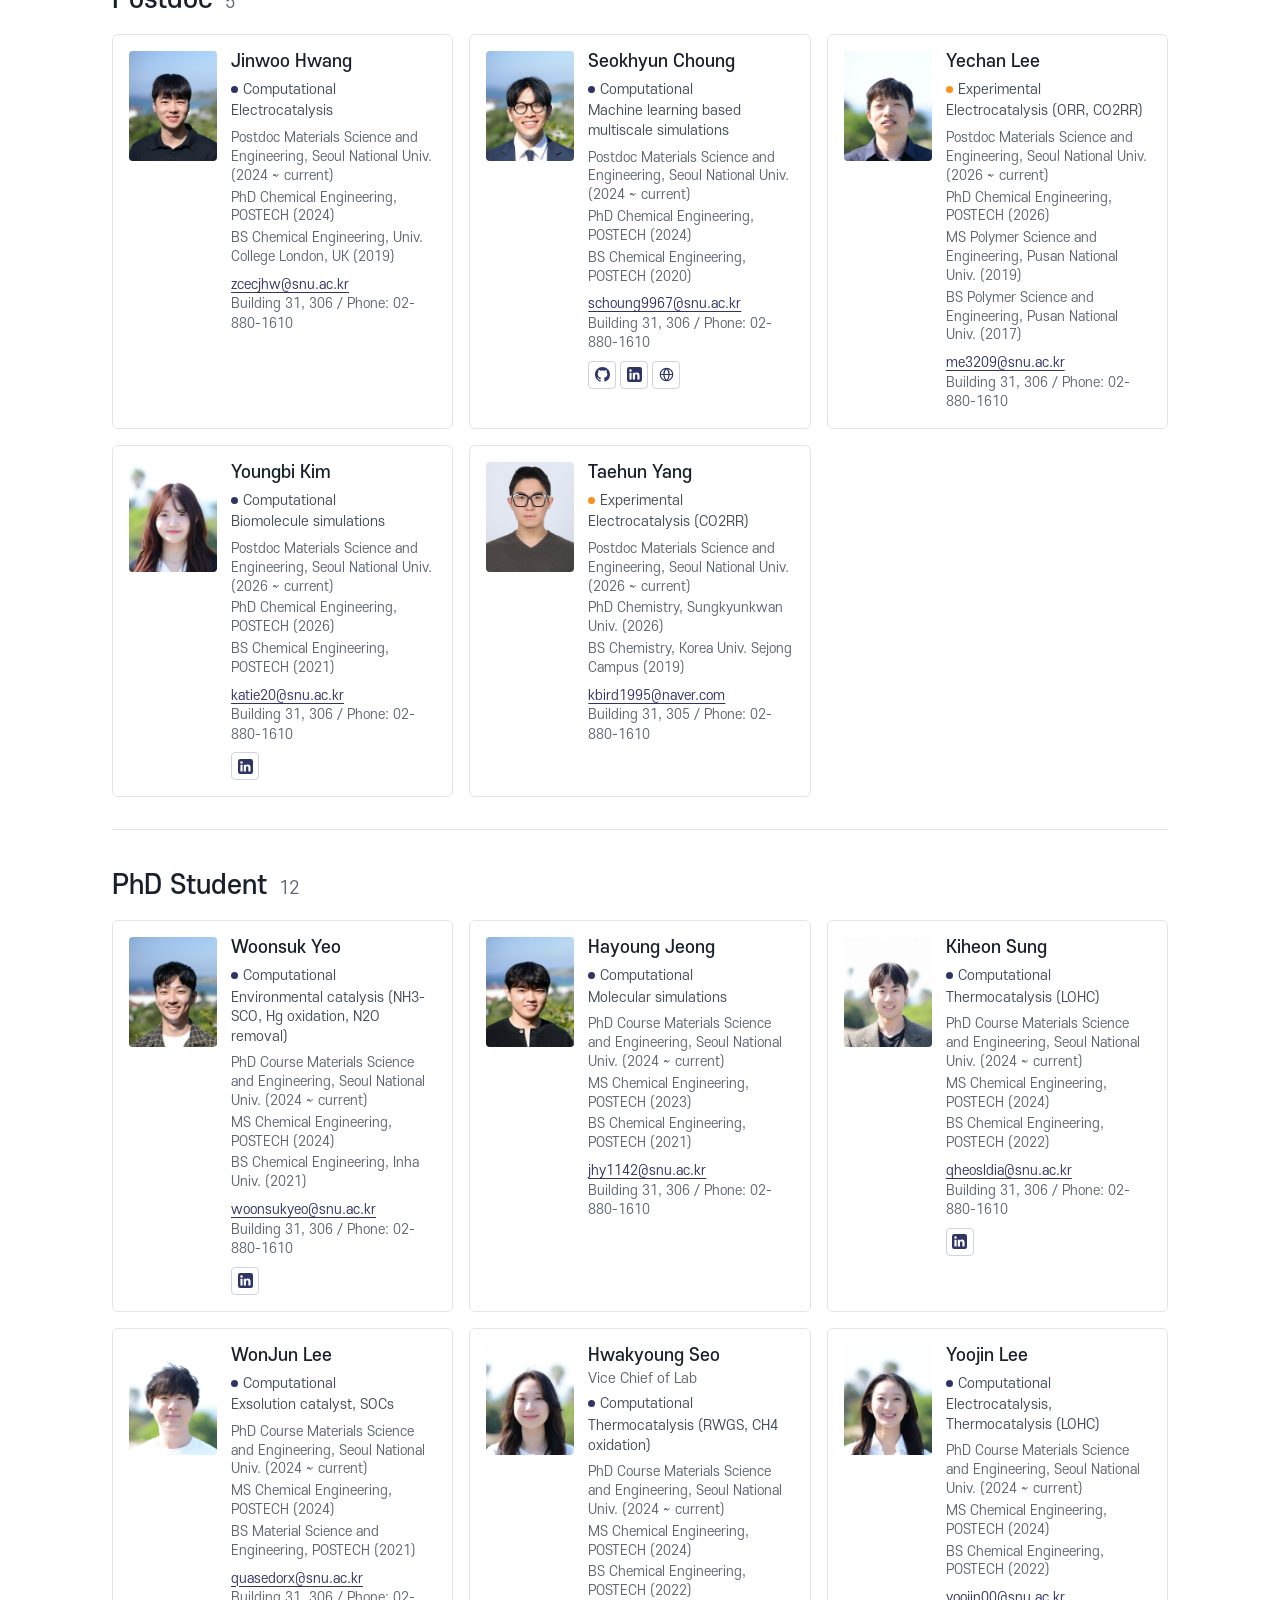
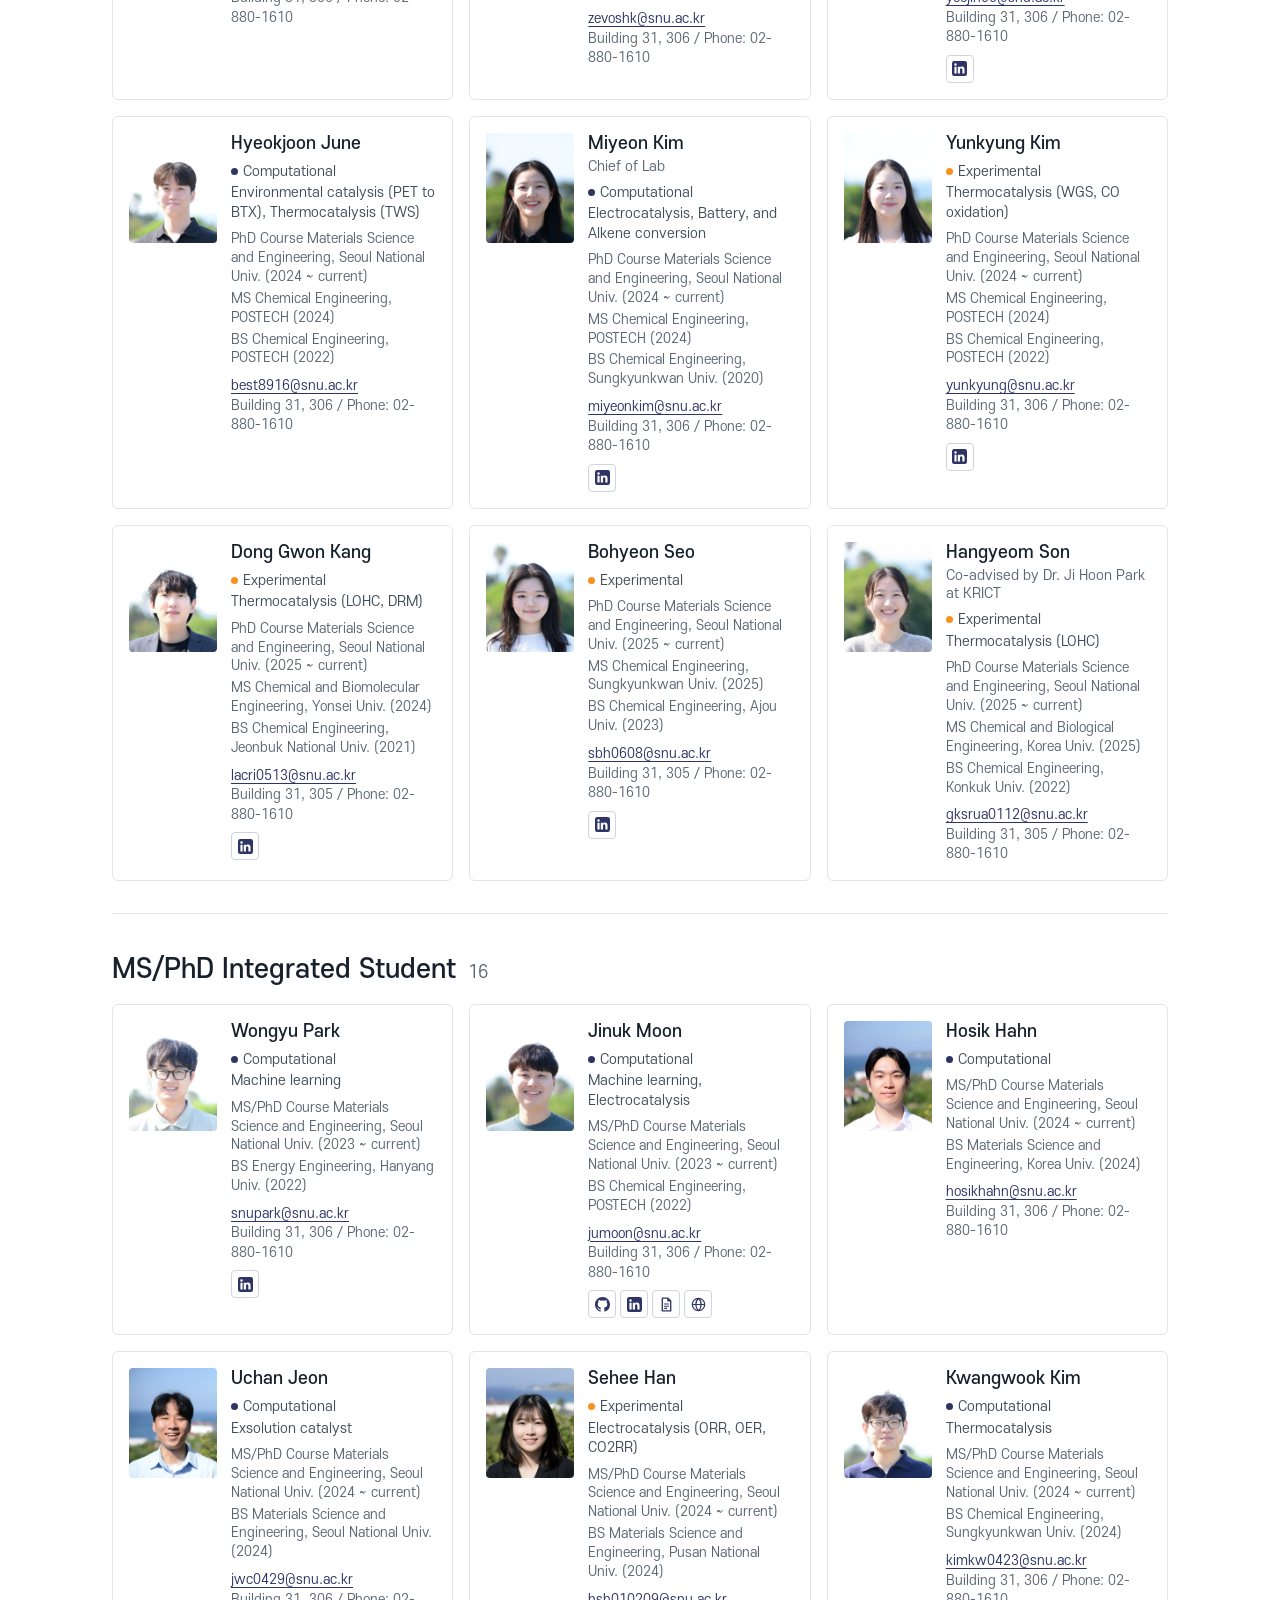
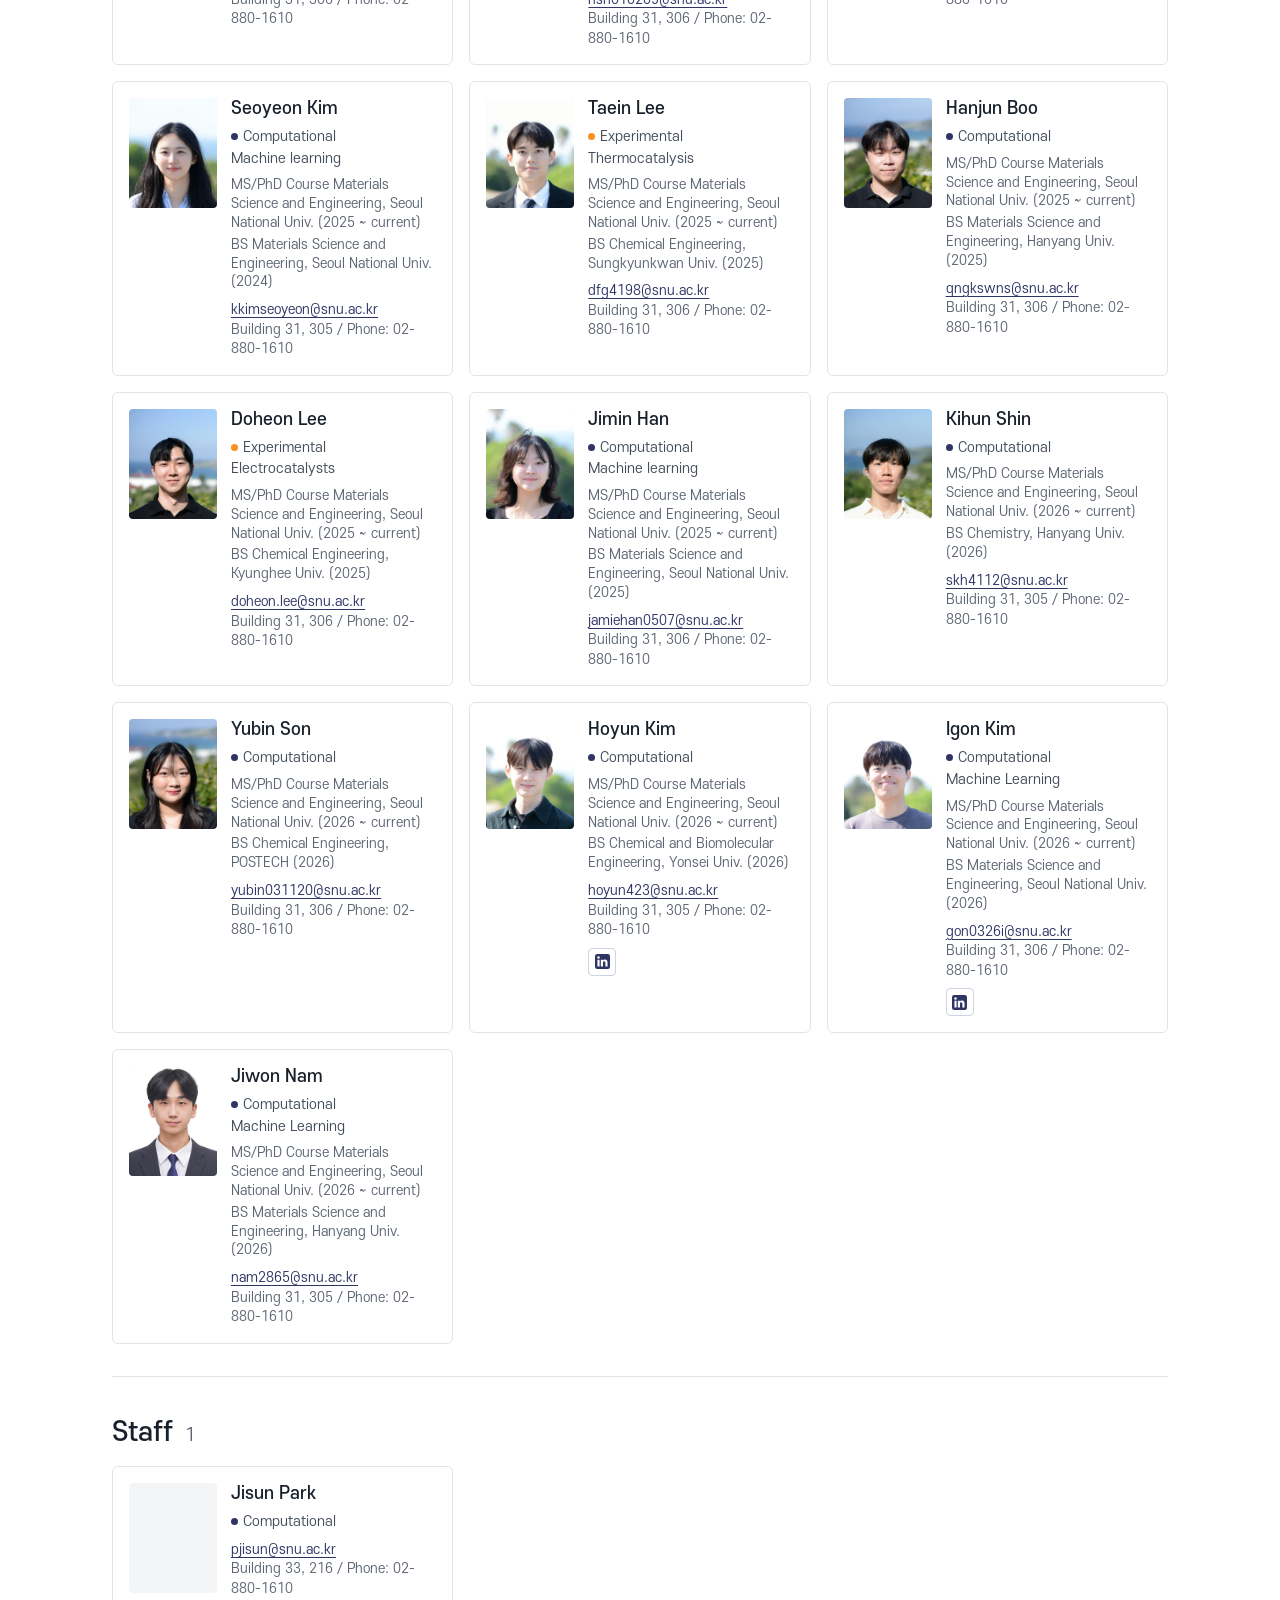
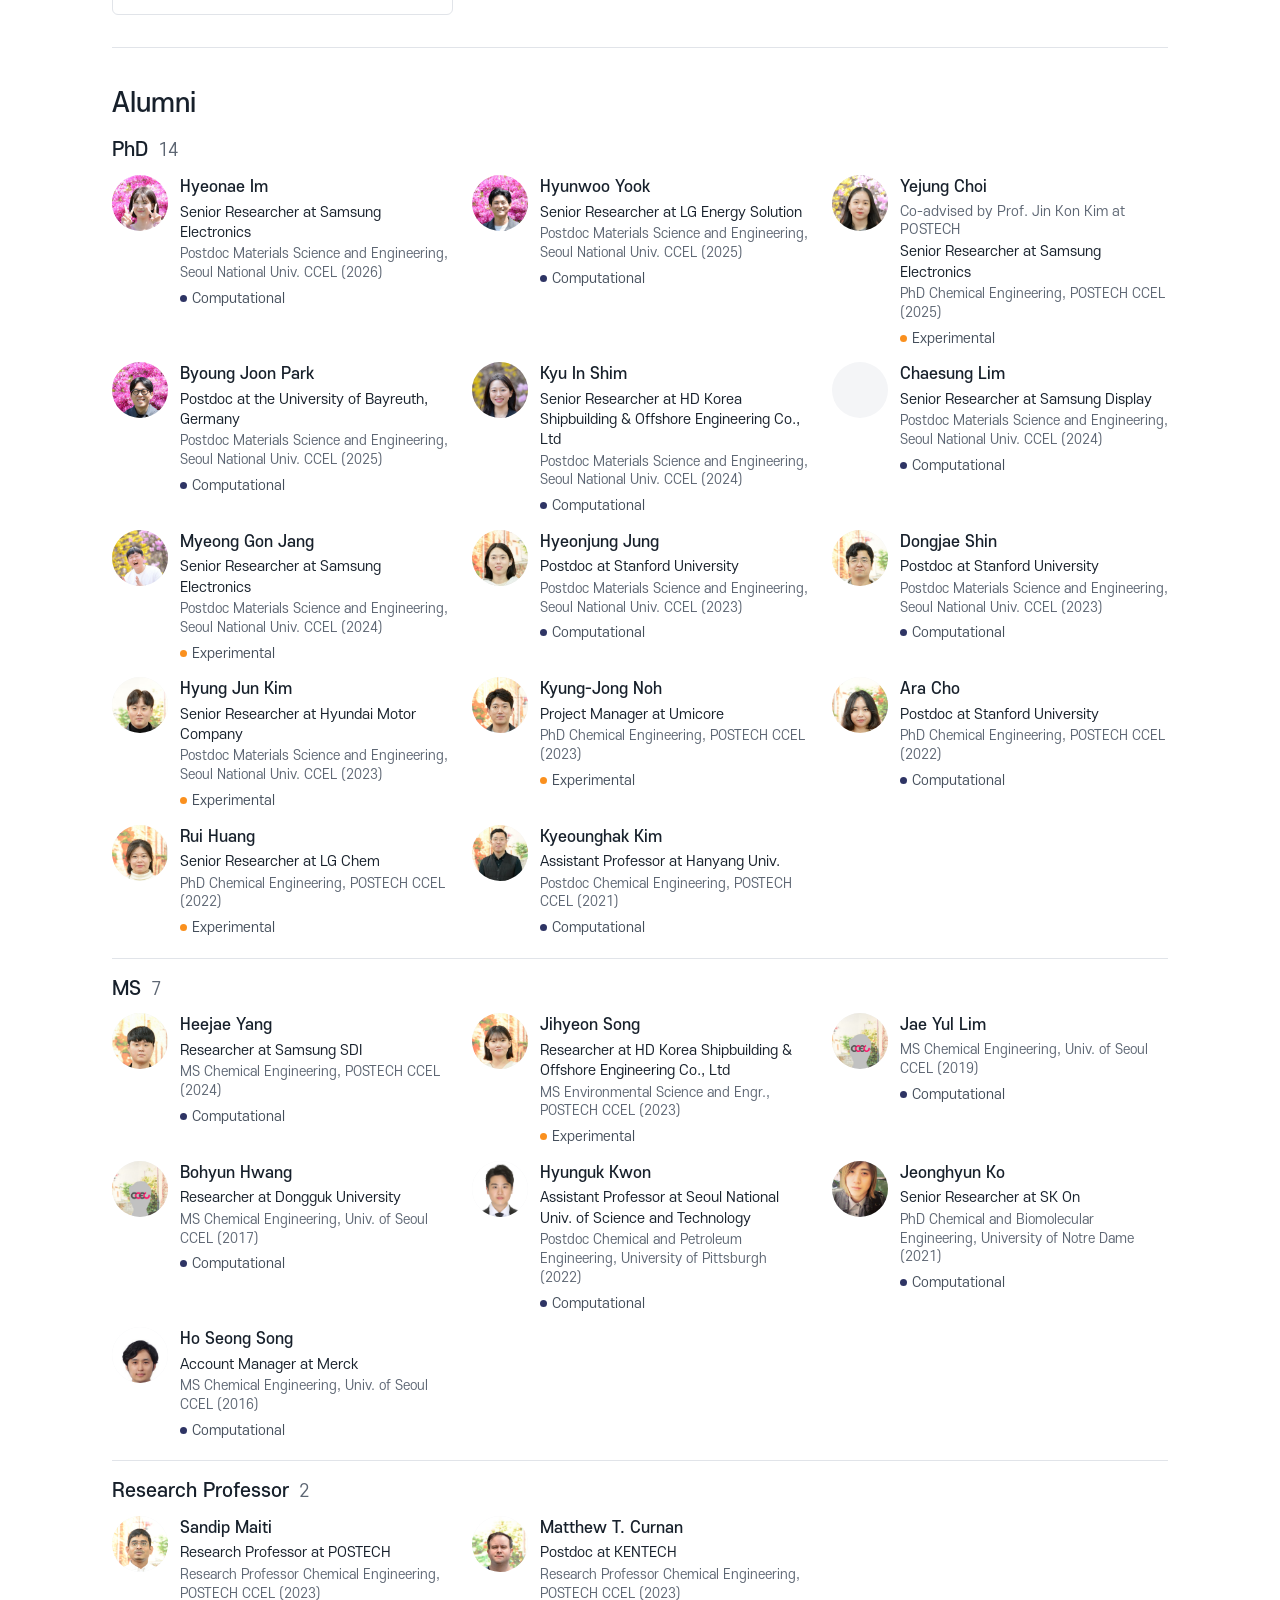
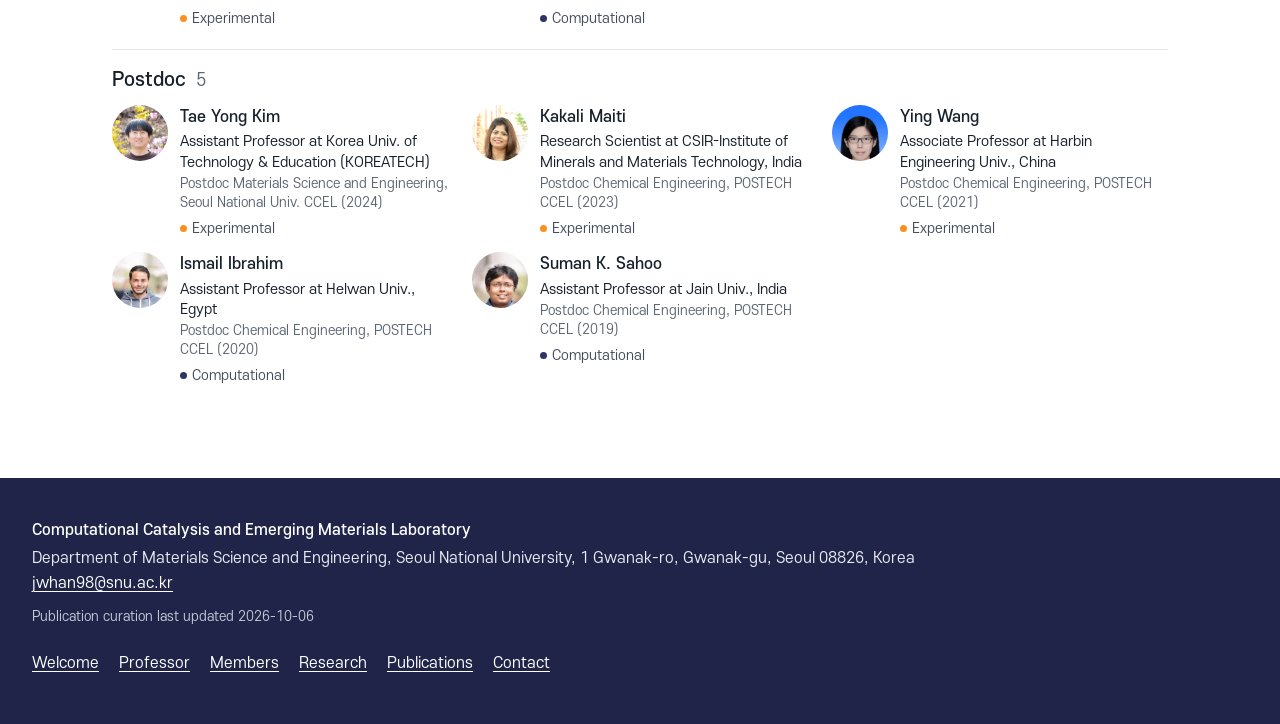
==== commit e97caec8: "Lean landing page (v5): main page like the current Welcome page; research, highlights and people mov" ====
--- a/members.html
+++ b/members.html
@@ -4,7 +4,7 @@
 <meta name="robots" content="noindex, nofollow">
 <meta charset="utf-8">
 <meta name="viewport" content="width=device-width, initial-scale=1">
-<title>People — CCEL, Seoul National University</title>
+<title>Members — CCEL, Seoul National University</title>
 <link rel="stylesheet" href="_shared/brand/brand.css">
 <link rel="stylesheet" href="css/site.css">
 <link rel="stylesheet" href="css/pages.css">
@@ -18,11 +18,11 @@
     <a class="brand" href="index.html" aria-label="CCEL home"><img class="ccel-logo" data-logo src="_shared/img/logo2.png" alt="CCEL"></a>
     <button class="menu-btn" type="button" aria-expanded="false" aria-controls="site-nav"><span class="bars" aria-hidden="true"></span><span class="menu-label">Menu</span></button>
     <nav id="site-nav" class="site-nav" aria-label="Main">
-      <a href="index.html#research">Research</a>
+      <a href="index.html">Welcome</a>
+      <a href="members.html#professor">Professor</a>
+      <a href="members.html" aria-current="page">Members</a>
+      <a href="research.html">Research</a>
       <a href="publications.html">Publications</a>
-      <a href="members.html" aria-current="page">People</a>
-      <a href="index.html#news">News</a>
-      <a href="index.html#join">Join Us</a>
       <a href="index.html#contact">Contact</a>
     </nav>
   </div>
@@ -32,7 +32,7 @@
   <div class="strip" aria-hidden="true"><img src="_shared/scroll/hero_poster.webp" alt=""></div>
   <div class="wrap">
     <header class="page-head">
-      <h1>People</h1>
+      <h1>Members</h1>
       <p class="lede" id="people-lede"></p>
       <nav class="subnav" aria-label="Groups" id="subnav"></nav>
       <div class="filter" role="group" aria-label="Show members by approach">
@@ -42,6 +42,7 @@
       </div>
     </header>
 
+    <figure class="group" id="group-photo"></figure>
     <section id="professor" class="pg-sec prof" aria-labelledby="h-prof"></section>
     <div id="groups"></div>
     <section id="alumni" class="pg-sec" aria-labelledby="h-alumni">
@@ -55,9 +56,11 @@
   <div class="foot-in">
     <div id="foot-info"></div>
     <nav aria-label="Footer">
-      <a href="index.html#research">Research</a>
+      <a href="index.html">Welcome</a>
+      <a href="members.html#professor">Professor</a>
+      <a href="members.html">Members</a>
+      <a href="research.html">Research</a>
       <a href="publications.html">Publications</a>
-      <a href="members.html">People</a>
       <a href="index.html#contact">Contact</a>
     </nav>
   </div>
--- a/css/site.css
+++ b/css/site.css
@@ -85,18 +85,14 @@
 /* skip link target: keep the page title clear of the fixed header */
 #main { scroll-margin-top: calc(var(--hdr-c) + 20px); }
 
-/* ---------- overview ---------- */
-.intro { padding: 44px 0 40px; }
+/* ---------- overview (identity only) ---------- */
+.intro { padding: 48px 0 44px; }
 .eyebrow { font-size: 15px; color: var(--ink-3); margin-bottom: 14px; }
 .intro h1 { font-size: clamp(28px, 2.35vw, 36px); line-height: 1.24; letter-spacing: -0.005em; }
-.identity { margin-top: 16px; font-size: 20px; line-height: 1.5; color: var(--navy); font-weight: 500; }
-.tagline { margin-top: 12px; color: var(--ink-2); }
-.facts { display: grid; grid-template-columns: repeat(4, minmax(0, 1fr)); gap: 0; margin: 28px 0 0; border-top: 1px solid var(--rule); border-bottom: 1px solid var(--rule); }
-.facts > div { display: flex; flex-direction: column; padding: 12px 12px 12px 0; }
-.facts dd { order: -1; }
-.facts > div + div { padding-left: 14px; border-left: 1px solid var(--rule); }
-.facts dt { font-size: 13px; line-height: 1.35; color: var(--ink-3); }
-.facts dd { margin: 0; font-size: 26px; font-weight: 500; line-height: 1.2; font-variant-numeric: tabular-nums; color: var(--ink); }
+.tagline { margin-top: 18px; font-size: 20px; line-height: 1.55; color: var(--navy); }
+.noscript { margin-top: 20px; padding: 12px; background: var(--wash); }
+
+/* research-area table of contents (research.html) */
 .area-index { margin-top: 26px; }
 .area-index ol { list-style: none; margin: 8px 0 0; padding: 0; }
 .area-index li + li { border-top: 1px solid var(--rule); }
@@ -104,7 +100,6 @@
 .area-index a::after { content: "\2193"; color: var(--ink-3); font-size: 14px; }
 .area-index a:hover .t { color: var(--navy); text-decoration: underline; }
 .area-index .num { color: var(--navy); font-weight: 500; }
-.noscript { margin-top: 20px; padding: 12px; background: var(--wash); }
 
 /* ---------- sections ---------- */
 .sec { padding: 52px 0 56px; border-top: 1px solid var(--rule); }
@@ -120,16 +115,16 @@
 /* research areas */
 .area { padding: 30px 0 30px; }
 .area + .area { border-top: 1px solid var(--rule); }
-.area-head { display: grid; grid-template-columns: 168px minmax(0, 1fr); gap: 22px; align-items: start; }
-.area-head img { width: 168px; height: 168px; object-fit: cover; border-radius: 4px; display: block; background: var(--wash); }
+.area-head { display: grid; grid-template-columns: 200px minmax(0, 1fr); gap: 26px; align-items: start; }
+.area-head img { width: 200px; height: 200px; object-fit: cover; border-radius: 4px; display: block; background: var(--wash); }
 .area-num { font-size: 14px; color: var(--navy); font-weight: 500; margin-bottom: 4px; }
-.area h3 { font-size: 21px; line-height: 1.35; }
+.area h2 { font-size: 23px; line-height: 1.35; }
 .kw { margin-top: 10px; font-size: 14.5px; line-height: 1.6; color: var(--ink-3); }
 .area-sum { margin-top: 16px; color: var(--ink-2); }
 .area-papers { margin-top: 18px; padding: 14px 18px 4px; background: var(--wash); border-radius: 4px; }
 .area-papers .cite { padding: 10px 0 12px; }
 .area-papers .cite + .cite { border-top: 1px solid var(--rule); }
-.area-papers .cite-title { font-size: 16px; }
+.area-papers .cite-title { font-size: 16.5px; }
 .area-more { margin-top: 14px; font-size: 15.5px; font-weight: 500; }
 
 /* citations */
@@ -160,47 +155,43 @@
 .rules summary { cursor: pointer; color: var(--navy); font-weight: 500; }
 .rules p { margin-top: 8px; line-height: 1.6; }
 
-/* people */
-.pi { display: grid; grid-template-columns: 120px minmax(0, 1fr); gap: 22px; align-items: start; padding-bottom: 26px; }
-.pi img { width: 120px; height: 154px; object-fit: cover; border-radius: 4px; display: block; background: var(--wash); }
-.pi h3 { font-size: 21px; margin-top: 2px; }
-.pi-title, .pi-role { font-size: 15px; color: var(--ink-2); margin-top: 4px; line-height: 1.5; }
-.pi-mail { font-size: 15px; margin-top: 6px; }
-.pi .icons { margin-top: 8px; }
+/* member link icons and approach marks (members.html) */
 .icons { display: inline-flex; gap: 4px; flex-wrap: wrap; vertical-align: middle; }
 .ico { display: inline-flex; width: 28px; height: 28px; align-items: center; justify-content: center; border-radius: 4px; color: var(--navy); border: 1px solid #cfd3e3; }
 .ico svg { width: 15px; height: 15px; }
 .ico:hover { background: var(--navy); color: #fff; border-color: var(--navy); }
-.roster-group { padding: 18px 0 6px; border-top: 1px solid var(--rule); }
-.roster-group h3 { font-size: 17px; }
 .count { color: var(--ink-3); font-weight: 400; font-size: 15px; margin-left: 4px; }
-.roster { list-style: none; margin: 10px 0 0; padding: 0; display: grid; grid-template-columns: repeat(2, minmax(0, 1fr)); gap: 4px 20px; align-items: start; }
-.roster li { display: grid; grid-template-columns: 44px minmax(0, 1fr); gap: 12px; align-items: start; padding: 6px 0; }
-.roster img, .roster .ph { width: 44px; height: 44px; border-radius: 50%; object-fit: cover; object-position: 50% 20%; display: block; background: var(--wash); }
-.who { display: flex; flex-direction: column; min-width: 0; }
-.nm { font-size: 15.5px; font-weight: 500; line-height: 1.35; }
-.sub { font-size: 13px; color: var(--ink-3); line-height: 1.45; display: flex; flex-direction: column; }
-.who .icons { margin-top: 4px; }
-.who .ico { width: 24px; height: 24px; }
-.who .ico svg { width: 13px; height: 13px; }
 .type::before { content: ""; display: inline-block; width: 7px; height: 7px; border-radius: 50%; margin-right: 5px; vertical-align: 1px; }
 .t-computational::before { background: var(--navy); }
 .t-experimental::before { background: var(--orange); }
 
-/* news, join, contact */
+/* selected publications on the landing page: compact, as on the current Welcome page */
+.pins { list-style: none; margin: 0; padding: 0; }
+.pin { padding: 14px 0 15px; }
+.pin + .pin { border-top: 1px solid var(--rule); }
+.pin .cite-meta { margin-bottom: 4px; }
+.pin .cite-title { font-size: 16.5px; }
+.pin .cite-src { margin-top: 3px; }
+a.area-tag { text-decoration: none; }
+a.area-tag:hover { background: var(--navy); color: #fff; border-color: var(--navy); }
+
+/* news, open position, about, contact */
 .news { list-style: none; margin: 0; padding: 0; }
 .news li { padding: 12px 0 12px 20px; position: relative; border-bottom: 1px solid var(--rule); }
+.news li:first-child { border-top: 1px solid var(--rule); }
 .news li::before { content: ""; position: absolute; left: 2px; top: 23px; width: 6px; height: 6px; background: var(--navy); border-radius: 50%; }
 .news time { display: block; font-size: 13px; color: var(--ink-3); }
-details.ko { margin-top: 12px; border: 1px solid var(--rule); border-radius: 4px; padding: 0 16px; }
-details.ko summary { cursor: pointer; padding: 12px 0; font-weight: 500; color: var(--navy); }
-details.ko p { padding: 0 0 16px; color: var(--ink-2); line-height: 1.75; word-break: keep-all; }
-.contact { margin: 0; display: grid; grid-template-columns: 1fr; }
+details.ko { border: 1px solid var(--rule); border-radius: 4px; padding: 0 18px; }
+details.ko summary { cursor: pointer; padding: 12px 0; font-weight: 500; color: var(--navy); font-size: 15.5px; }
+details.ko p { padding: 0 0 16px; color: var(--ink-2); line-height: 1.8; word-break: keep-all; }
+.sec-note { margin-top: 14px; font-size: 15.5px; color: var(--ink-2); }
+.ko-text { margin-top: 8px; color: var(--ink-2); line-height: 1.85; word-break: keep-all; }
+.contact { margin: 0; display: grid; grid-template-columns: 1fr; border-top: 1px solid var(--rule); }
 .contact > div { display: grid; grid-template-columns: 150px minmax(0, 1fr); gap: 16px; padding: 10px 0; border-bottom: 1px solid var(--rule); }
 .contact dt { color: var(--ink-3); font-size: 15px; }
 .contact dd { margin: 0; }
-.group { margin: 26px 0 0; }
-.group img { display: block; width: 100%; aspect-ratio: 3 / 2; object-fit: cover; border-radius: 4px; background: var(--wash); }
+.group { margin: 0; }
+.group img { display: block; width: 100%; aspect-ratio: 12 / 5; object-fit: cover; object-position: 50% 62%; border-radius: 4px; background: var(--wash); }
 .group figcaption { font-size: 13.5px; color: var(--ink-3); margin-top: 8px; }
 
 /* footer */
@@ -250,19 +241,13 @@
   .col { padding: 0 20px 24px; }
   .intro { padding-top: 28px; }
   .intro h1 { font-size: clamp(25px, 6.6vw, 32px); }
-  .identity { font-size: 18px; }
-  .facts { grid-template-columns: repeat(2, minmax(0, 1fr)); }
-  .facts > div:nth-child(3) { padding-left: 0; border-left: 0; }
-  .facts > div:nth-child(n+3) { border-top: 1px solid var(--rule); }
-  .facts dd { font-size: 23px; }
+  .tagline { font-size: 18px; }
   .sec { padding: 40px 0 44px; }
   .sec > h2 { font-size: 24px; }
   .area-head { grid-template-columns: 104px minmax(0, 1fr); gap: 16px; }
   .area-head img { width: 104px; height: 104px; }
-  .area h3 { font-size: 18.5px; }
-  .roster { grid-template-columns: 1fr; }
-  .pi { grid-template-columns: 96px minmax(0, 1fr); gap: 16px; }
-  .pi img { width: 96px; height: 123px; }
+  .area h2 { font-size: 19.5px; }
+  .group img { aspect-ratio: 3 / 2; object-position: 50% 60%; }
   .contact > div { grid-template-columns: 1fr; gap: 2px; }
   .cover img { width: 60px; height: 80px; }
   .cite.has-cover { gap: 12px; }
--- a/css/pages.css
+++ b/css/pages.css
@@ -95,7 +95,18 @@
 .cv-h { font-size: 19px; margin: 44px 0 16px; padding-top: 22px; border-top: 1px solid var(--rule); }
 .cv-title { font-size: 13px; color: var(--ink-2); line-height: 1.45; margin-top: 4px; display: -webkit-box; -webkit-line-clamp: 3; -webkit-box-orient: vertical; overflow: hidden; }
 
+/* research page (moved from the landing in v5): intro + area contents beside the approach figure, then the areas */
+.r-headline { color: var(--navy); font-size: 20px; line-height: 1.5; max-width: 46em; }
+.r-top { display: grid; grid-template-columns: minmax(0, 1fr) minmax(0, 1.05fr); gap: 48px; align-items: start; padding: 36px 0 12px; }
+.r-top .loop { margin: 4px 0 0; }
+.r-areas { max-width: 880px; margin-top: 24px; border-top: 1px solid var(--rule); }
+.r-areas .area { padding: 40px 0 40px; }
+
+/* group photo on the members page (moved from the landing's Contact block in v5) */
+.page .group { margin: 28px 0 8px; }
+
 @media (max-width: 1100px) {
+  .r-top { grid-template-columns: 1fr; gap: 24px; }
   .cards { grid-template-columns: repeat(2, minmax(0, 1fr)); }
   .alums { grid-template-columns: repeat(2, minmax(0, 1fr)); }
   .controls { grid-template-columns: repeat(3, minmax(0, 1fr)); }
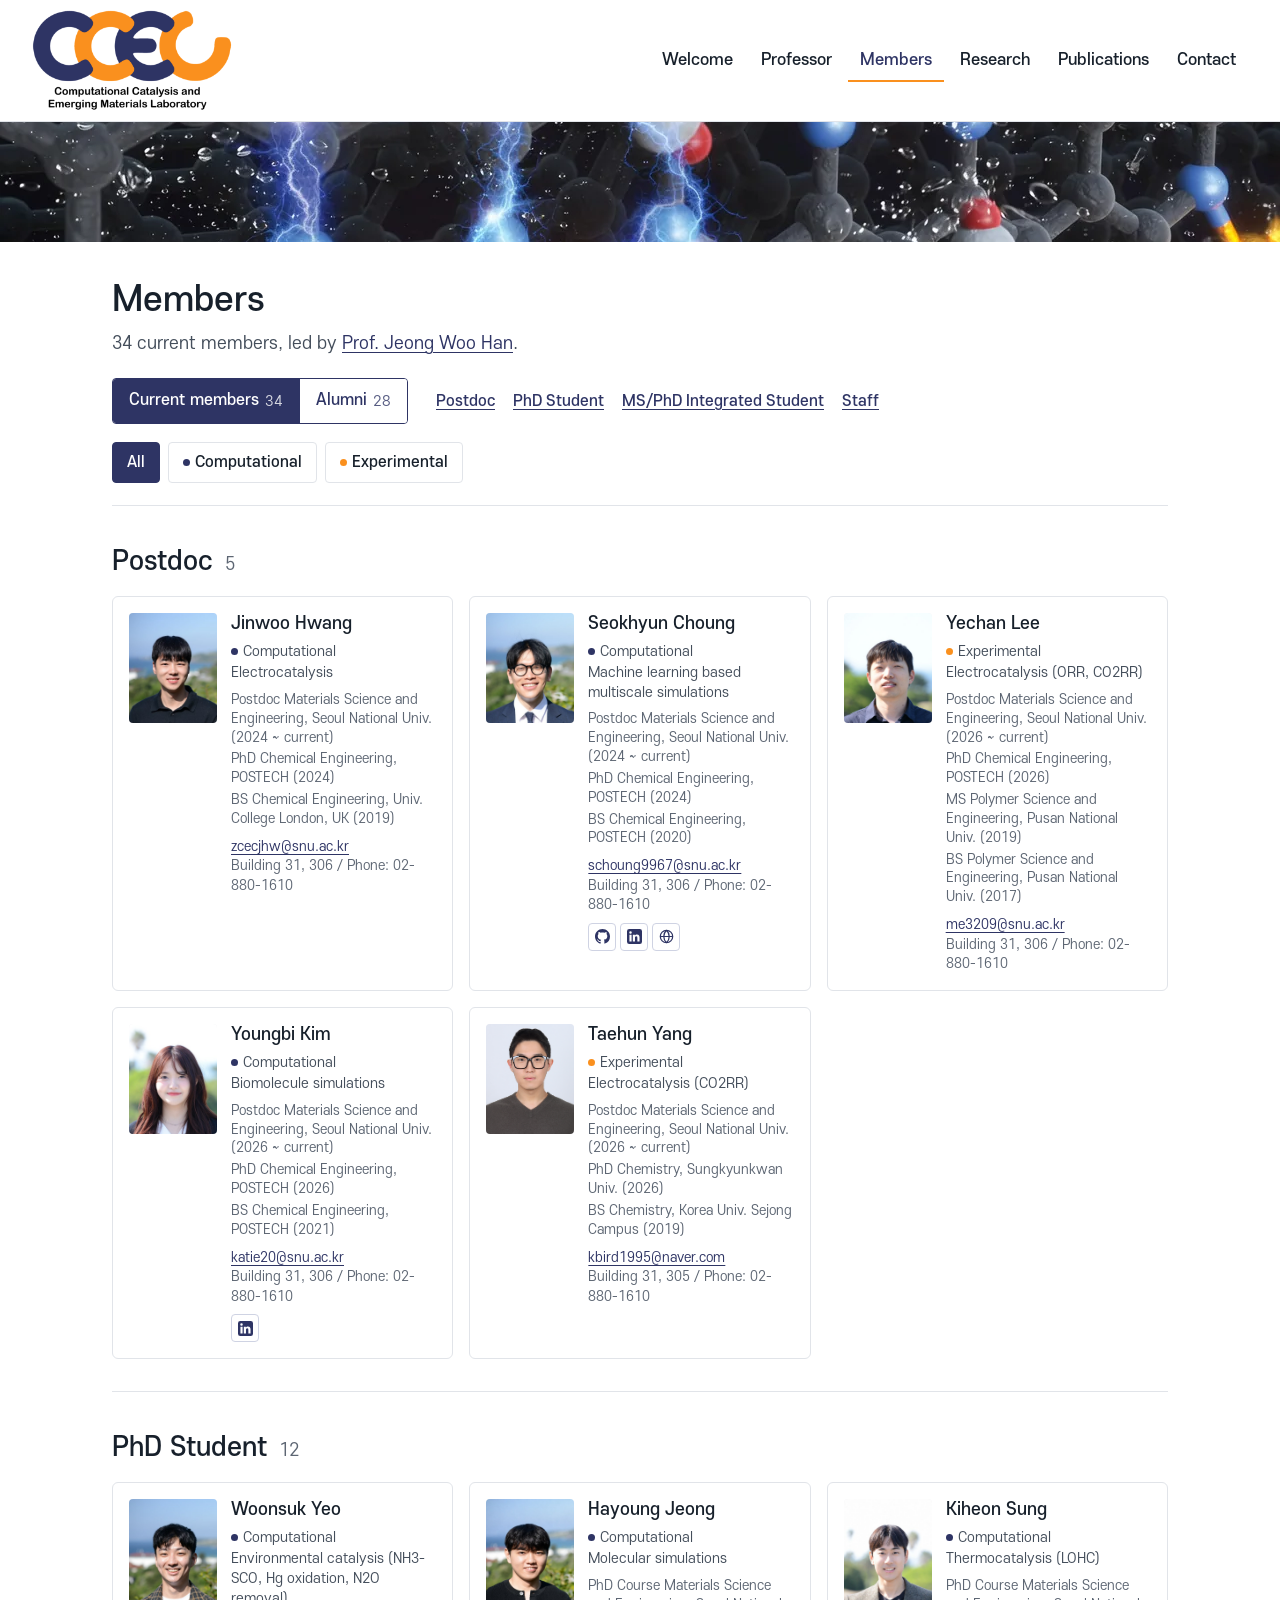
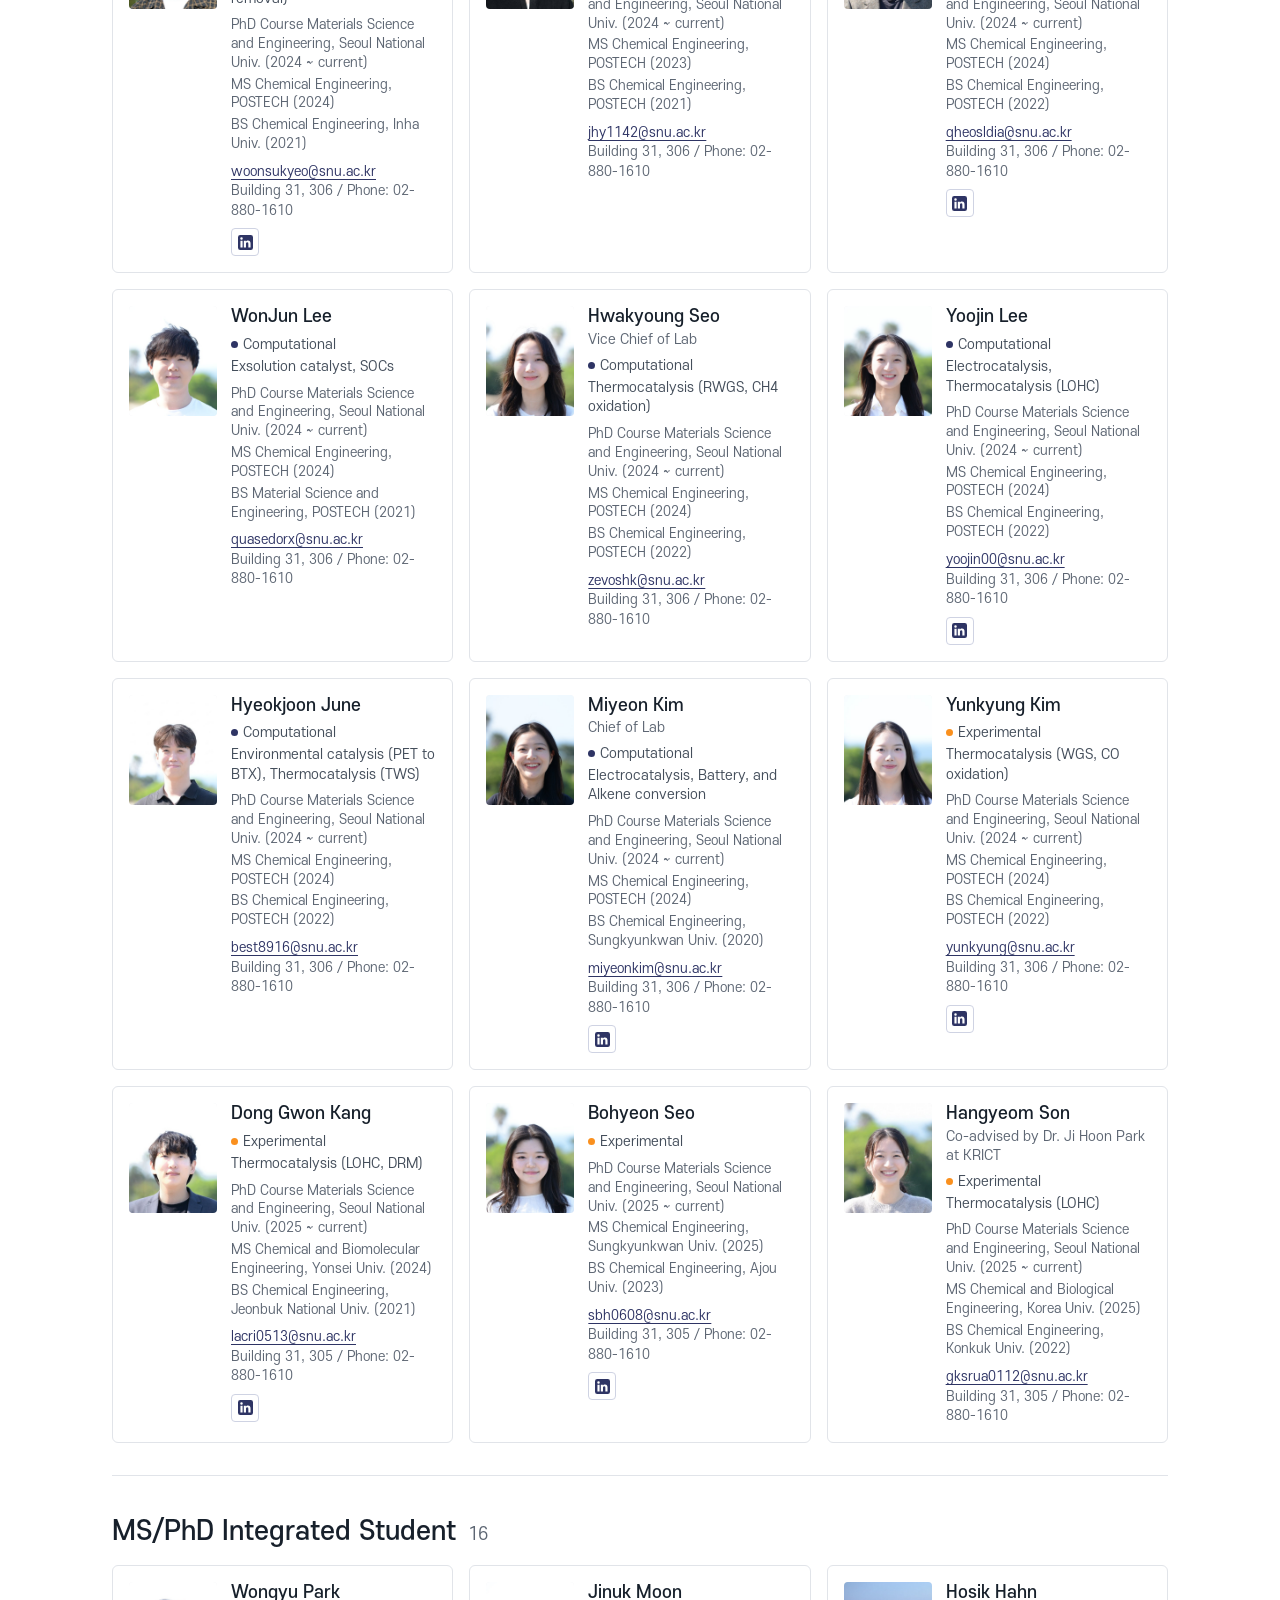
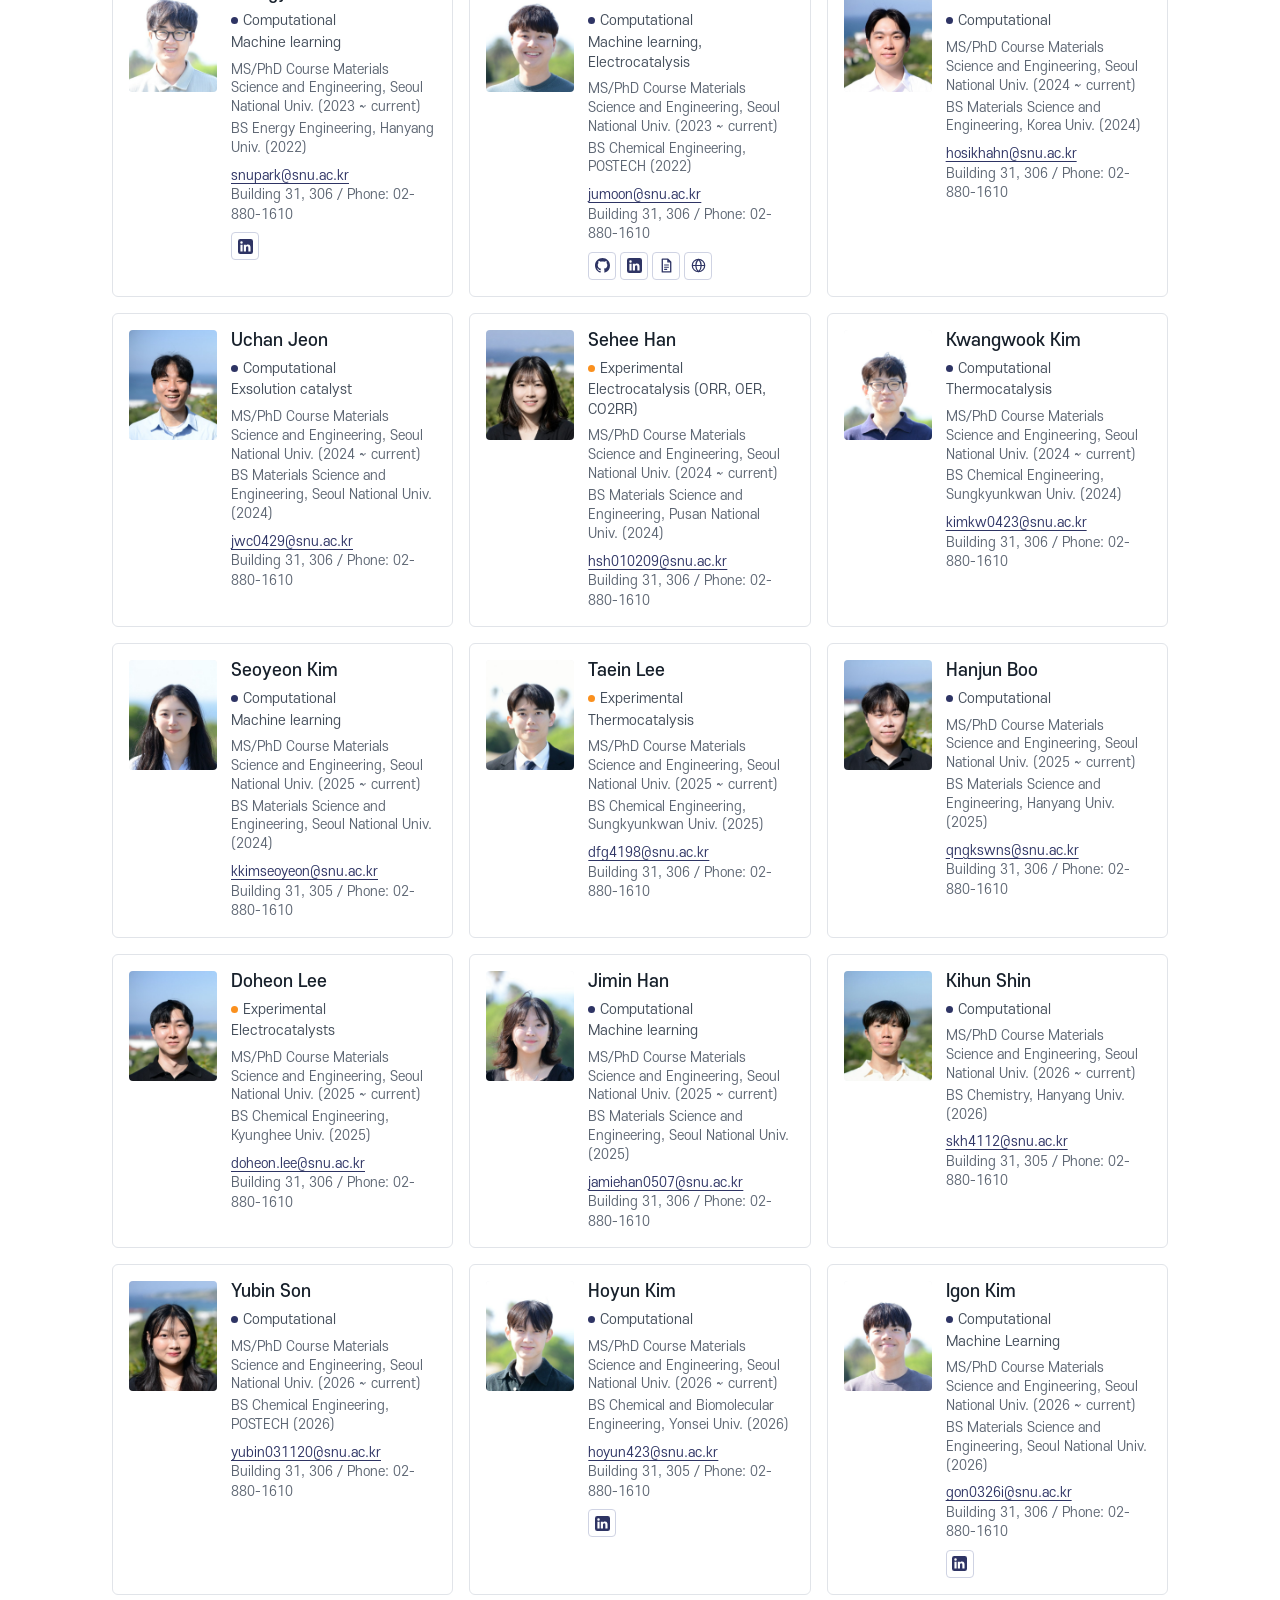
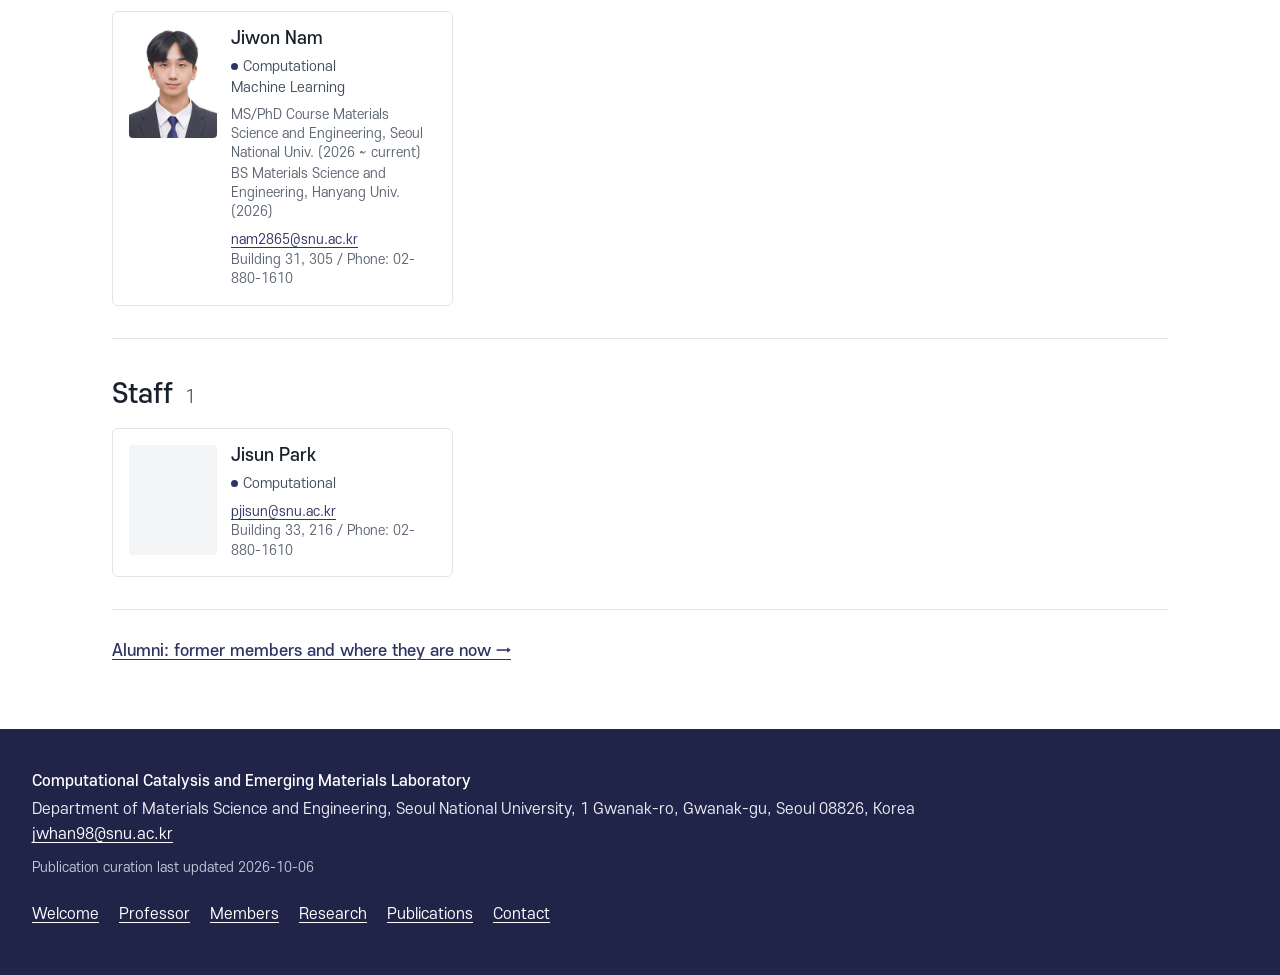
==== commit 1d846164: "Professor, Members and Contact pages (v6): professor-only page, alumni behind a button, dedicated co" ====
--- a/members.html
+++ b/members.html
@@ -19,11 +19,11 @@
     <button class="menu-btn" type="button" aria-expanded="false" aria-controls="site-nav"><span class="bars" aria-hidden="true"></span><span class="menu-label">Menu</span></button>
     <nav id="site-nav" class="site-nav" aria-label="Main">
       <a href="index.html">Welcome</a>
-      <a href="members.html#professor">Professor</a>
+      <a href="professor.html">Professor</a>
       <a href="members.html" aria-current="page">Members</a>
       <a href="research.html">Research</a>
       <a href="publications.html">Publications</a>
-      <a href="index.html#contact">Contact</a>
+      <a href="contact.html">Contact</a>
     </nav>
   </div>
 </header>
@@ -34,7 +34,14 @@
     <header class="page-head">
       <h1>Members</h1>
       <p class="lede" id="people-lede"></p>
-      <nav class="subnav" aria-label="Groups" id="subnav"></nav>
+      <div class="mem-bar">
+        <div class="views" role="group" aria-label="Members to show">
+          <a class="view-btn" href="#current" data-view="current" aria-current="true">Current members <span class="count" id="n-current"></span></a>
+          <a class="view-btn" href="#alumni" data-view="alumni">Alumni <span class="count" id="n-alumni"></span></a>
+        </div>
+        <nav class="subnav" id="subnav-current" aria-label="Current member groups"></nav>
+        <nav class="subnav" id="subnav-alumni" aria-label="Alumni groups" hidden></nav>
+      </div>
       <div class="filter" role="group" aria-label="Show members by approach">
         <button type="button" data-type="" aria-pressed="true">All</button>
         <button type="button" data-type="computational" aria-pressed="false"><span class="type t-computational">Computational</span></button>
@@ -42,12 +49,15 @@
       </div>
     </header>
 
-    <figure class="group" id="group-photo"></figure>
-    <section id="professor" class="pg-sec prof" aria-labelledby="h-prof"></section>
-    <div id="groups"></div>
-    <section id="alumni" class="pg-sec" aria-labelledby="h-alumni">
+    <div id="current" class="view">
+      <div id="groups"></div>
+      <p class="view-next"><a href="#alumni">Alumni: former members and where they are now</a></p>
+    </div>
+    <section id="alumni" class="view pg-sec" aria-labelledby="h-alumni" hidden>
       <h2 id="h-alumni">Alumni</h2>
+      <p class="panel-lede">Former members, with their current positions as the lab records them.</p>
       <div id="alumni-groups"></div>
+      <p class="view-next view-back"><a href="#current">Current members</a></p>
     </section>
   </div>
 </main>
@@ -57,11 +67,11 @@
     <div id="foot-info"></div>
     <nav aria-label="Footer">
       <a href="index.html">Welcome</a>
-      <a href="members.html#professor">Professor</a>
+      <a href="professor.html">Professor</a>
       <a href="members.html">Members</a>
       <a href="research.html">Research</a>
       <a href="publications.html">Publications</a>
-      <a href="index.html#contact">Contact</a>
+      <a href="contact.html">Contact</a>
     </nav>
   </div>
 </footer>
--- a/css/pages.css
+++ b/css/pages.css
@@ -127,3 +127,85 @@
   .card-photo { width: 72px; height: 90px; }
   .yr-h { font-size: 21px; }
 }
+
+/* ---------- v6: members views (current / alumni) ---------- */
+.mem-bar { display: flex; flex-wrap: wrap; align-items: center; gap: 12px 28px; margin-top: 20px; }
+.mem-bar .subnav { margin-top: 0; }
+.mem-bar .subnav[hidden] { display: none; }
+.views { display: inline-flex; border: 1px solid var(--navy); border-radius: 4px; overflow: hidden; flex: none; }
+.view-btn {
+  display: inline-flex; align-items: center; gap: 2px; padding: 9px 16px; min-height: 44px;
+  font-size: 15.5px; font-weight: 500; color: var(--navy); background: #fff; text-decoration: none;
+}
+.view-btn + .view-btn { border-left: 1px solid var(--navy); }
+.view-btn:hover { background: var(--wash); color: var(--navy-2); }
+.view-btn[aria-current="true"] { background: var(--navy); color: #fff; }
+.view-btn .count { color: inherit; opacity: .8; font-size: 14px; }
+.view { scroll-margin-top: calc(var(--hdr-c) + 16px); }
+.view[hidden] { display: none; }
+/* the approach filter hides cards with [hidden]; display:grid on .card/.alum would override it */
+.card[hidden], .alum[hidden], .grp[hidden], .alum-grp[hidden] { display: none; }
+.view-next { margin-top: 28px; font-size: 16px; font-weight: 500; }
+.view-next a::after { content: " \2192"; }
+.view-back a::after { content: ""; }
+.view-back a::before { content: "\2190 "; }
+#alumni .panel-lede { margin: -6px 0 22px; }
+#alumni .alum-grp:first-of-type { border-top: 0; padding-top: 0; }
+
+/* ---------- v6: professor page ---------- */
+.prof-page { padding-top: 36px; }
+.prof-page .prof-photo { width: 220px; height: auto; aspect-ratio: 413 / 531; }
+.prof-page.prof { grid-template-columns: 220px minmax(0, 1fr); gap: 40px; }
+.prof-aff { margin-top: 2px; color: var(--ink-2); line-height: 1.55; }
+.prof-aff span { display: block; }
+.prof-aff .first { color: var(--ink); font-weight: 500; }
+.prof-page .prof-contact > div { grid-template-columns: 82px minmax(0, 1fr); }
+.prof-page .prof-links a { display: inline-flex; align-items: center; gap: 7px; }
+.prof-page .prof-links .ico { width: 26px; height: 26px; }
+.cv-sec { padding-top: 36px; }
+.cv-sec > h2 { padding-bottom: 10px; border-bottom: 2px solid var(--ink); margin-bottom: 4px; }
+.cv-list { list-style: none; margin: 0; padding: 0; }
+.cv-item { display: grid; grid-template-columns: 170px minmax(0, 1fr); gap: 24px; padding: 16px 0; border-bottom: 1px solid var(--rule); }
+.cv-date { color: var(--ink-3); font-size: 15px; font-variant-numeric: tabular-nums; padding-top: 1px; }
+.cv-inst { font-weight: 500; color: var(--ink); }
+.cv-inst .loc { font-weight: 400; color: var(--ink-3); }
+.cv-deg { color: var(--ink-2); font-size: 16px; }
+.cv-deg b { color: var(--ink); font-weight: 500; }
+.cv-thesis { color: var(--ink-2); font-size: 15px; margin-top: 4px; }
+.cv-adv { color: var(--ink-3); font-size: 14.5px; margin-top: 2px; }
+.cv-org { padding: 18px 0 10px; border-bottom: 1px solid var(--rule); }
+.cv-org h3 { font-size: 17px; font-weight: 500; margin-bottom: 6px; }
+.cv-org h3 .loc { font-weight: 400; color: var(--ink-3); }
+.cv-svc { padding: 12px 0 4px; border-bottom: 1px solid var(--rule); }
+.cv-roles { list-style: none; margin: 0; padding: 0; }
+.cv-roles li { display: grid; grid-template-columns: minmax(0, 1fr) 190px; gap: 20px; padding: 5px 0; font-size: 15.5px; line-height: 1.5; color: var(--ink-2); }
+.cv-roles .role { color: var(--ink); }
+.cv-roles .when { color: var(--ink-3); font-variant-numeric: tabular-nums; text-align: right; white-space: nowrap; }
+
+/* ---------- v6: contact page ---------- */
+.contact-page { display: grid; grid-template-columns: minmax(0, 1.25fr) minmax(0, 1fr); gap: 48px; align-items: start; padding: 36px 0 8px; }
+.contact-photo { margin: 0; }
+.contact-photo img { display: block; width: 100%; height: auto; aspect-ratio: 6944 / 4496; object-fit: cover; border-radius: 4px; background: var(--wash); }
+.contact-body h2 { font-size: 24px; line-height: 1.35; margin-bottom: 18px; }
+.contact-body .contact > div { grid-template-columns: 136px minmax(0, 1fr); }
+.contact-body .sec-note { margin-top: 18px; }
+.nw { white-space: nowrap; }
+
+@media (max-width: 1100px) {
+  .contact-page { grid-template-columns: 1fr; gap: 28px; }
+}
+@media (max-width: 959px) {
+  .prof-page.prof { grid-template-columns: 140px minmax(0, 1fr); gap: 22px; }
+  .prof-page .prof-photo { width: 140px; }
+  .cv-item { grid-template-columns: 1fr; gap: 2px; }
+  .cv-roles li { grid-template-columns: 1fr; gap: 0; padding: 7px 0; }
+  .cv-roles .when { text-align: left; font-size: 14.5px; }
+  .views { width: 100%; }
+  .view-btn { flex: 1 1 auto; justify-content: center; padding: 9px 12px; white-space: nowrap; }
+}
+@media (max-width: 520px) {
+  .prof-page.prof { grid-template-columns: 1fr; }
+  .prof-page .prof-photo { width: 150px; }
+  .prof-page .prof-contact > div { grid-template-columns: 1fr; gap: 0; }
+  .contact-body .contact > div { grid-template-columns: 1fr; }
+}
